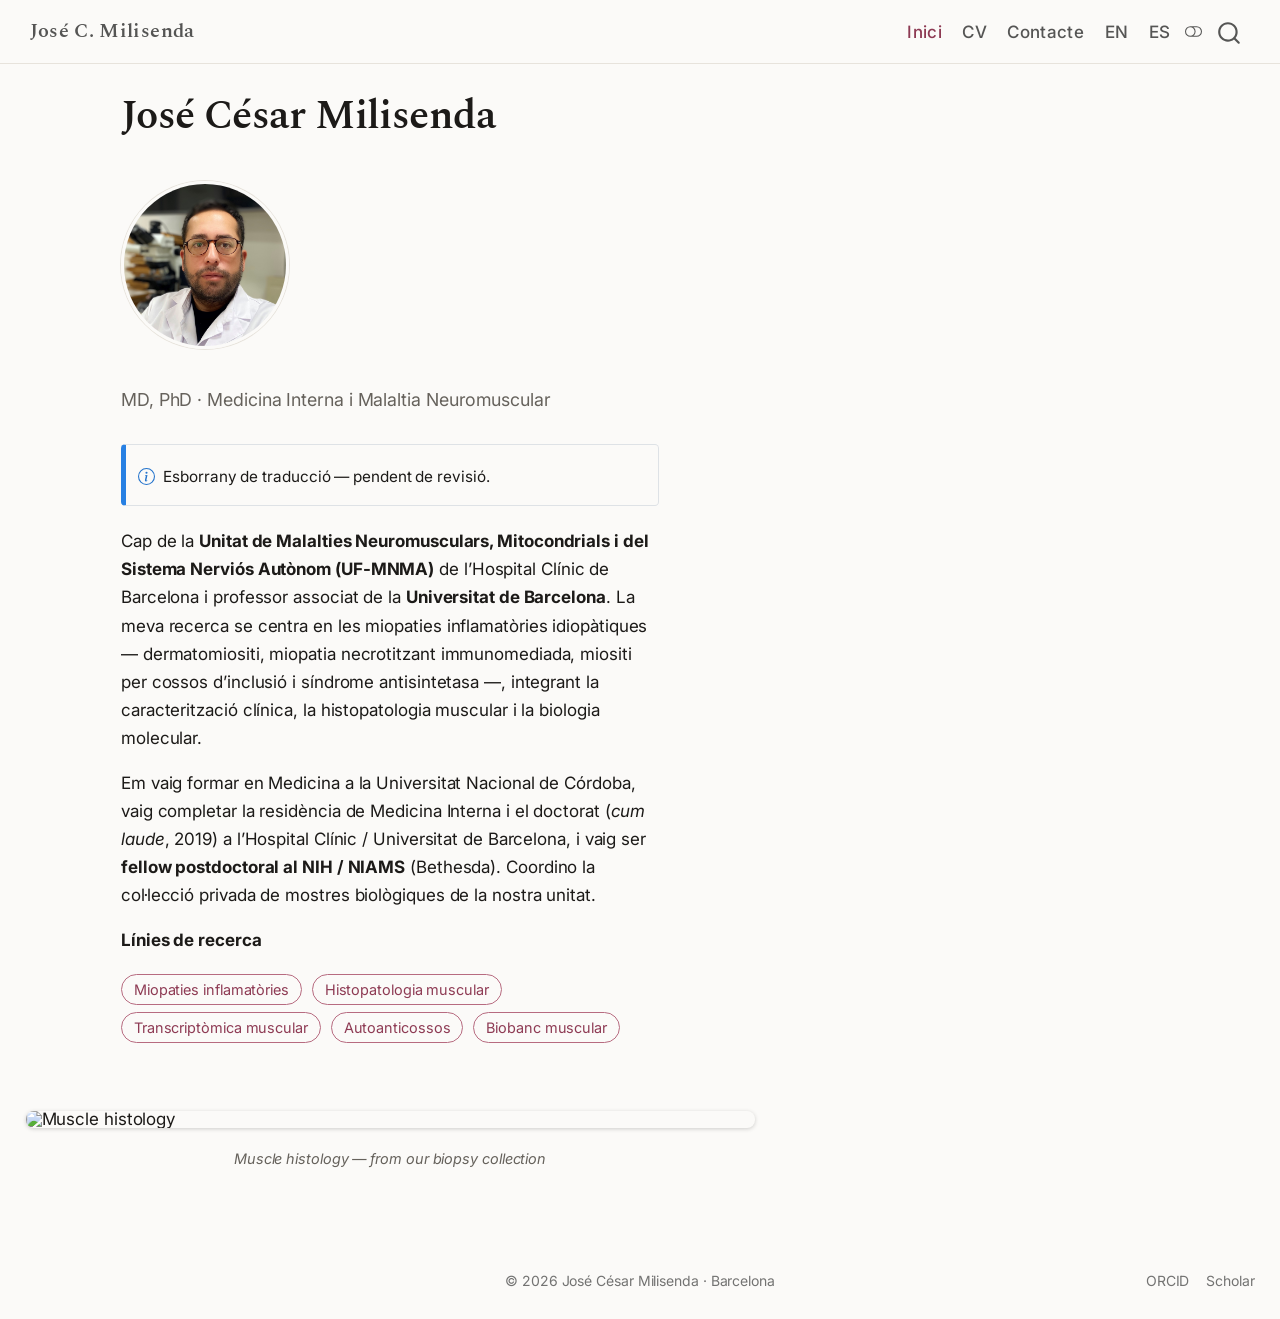
==== ca/index.html @ af3bac55 "deploy: ad90e0bd8f6877ef1aea4e24ffa2be87de239915" ====
<!DOCTYPE html>
<html xmlns="http://www.w3.org/1999/xhtml" lang="ca" xml:lang="ca"><head>

<meta charset="utf-8">
<meta name="generator" content="quarto-1.9.38">

<meta name="viewport" content="width=device-width, initial-scale=1.0, user-scalable=yes">


<title>José C. Milisenda</title>
<style>
/* Default styles provided by pandoc.
** See https://pandoc.org/MANUAL.html#variables-for-html for config info.
*/
code{white-space: pre-wrap;}
span.smallcaps{font-variant: small-caps;}
div.columns{display: flex; gap: min(4vw, 1.5em);}
div.column{flex: auto; overflow-x: auto;}
div.hanging-indent{margin-left: 1.5em; text-indent: -1.5em;}
ul.task-list{list-style: none;}
ul.task-list li input[type="checkbox"] {
  width: 0.8em;
  margin: 0 0.8em 0.2em -1em; /* quarto-specific, see https://github.com/quarto-dev/quarto-cli/issues/4556 */ 
  vertical-align: middle;
}
</style>


<script src="site_libs/quarto-nav/quarto-nav.js"></script>
<script src="site_libs/clipboard/clipboard.min.js"></script>
<script src="site_libs/quarto-search/autocomplete.umd.js"></script>
<script src="site_libs/quarto-search/fuse.min.js"></script>
<script src="site_libs/quarto-search/quarto-search.js"></script>
<meta name="quarto:offset" content="./">
<link href="./assets/favicon.png" rel="icon" type="image/png">
<script src="site_libs/quarto-html/quarto.js" type="module"></script>
<script src="site_libs/quarto-html/tabsets/tabsets.js" type="module"></script>
<script src="site_libs/quarto-html/popper.min.js"></script>
<script src="site_libs/quarto-html/tippy.umd.min.js"></script>
<script src="site_libs/quarto-html/anchor.min.js"></script>
<link href="site_libs/quarto-html/tippy.css" rel="stylesheet">
<link href="site_libs/quarto-html/quarto-syntax-highlighting-15634bcf2e68342d4ad2dfa704d543f6.css" rel="stylesheet" class="quarto-color-scheme" id="quarto-text-highlighting-styles">
<link href="site_libs/quarto-html/quarto-syntax-highlighting-dark-0a6b7249c26820e032cb0bd839ff02b1.css" rel="stylesheet" class="quarto-color-scheme quarto-color-alternate" id="quarto-text-highlighting-styles">
<link href="site_libs/quarto-html/quarto-syntax-highlighting-15634bcf2e68342d4ad2dfa704d543f6.css" rel="stylesheet" class="quarto-color-scheme-extra" id="quarto-text-highlighting-styles">
<script src="site_libs/bootstrap/bootstrap.min.js"></script>
<link href="site_libs/bootstrap/bootstrap-icons.css" rel="stylesheet">
<link href="site_libs/bootstrap/bootstrap-d3718949c71b8081f6cf5391a30ebec3.min.css" rel="stylesheet" append-hash="true" class="quarto-color-scheme" id="quarto-bootstrap" data-mode="light">
<link href="site_libs/bootstrap/bootstrap-dark-d75abf9c8a557187075289bd68200ec3.min.css" rel="stylesheet" append-hash="true" class="quarto-color-scheme quarto-color-alternate" id="quarto-bootstrap" data-mode="dark">
<link href="site_libs/bootstrap/bootstrap-d3718949c71b8081f6cf5391a30ebec3.min.css" rel="stylesheet" append-hash="true" class="quarto-color-scheme-extra" id="quarto-bootstrap" data-mode="light">
<script id="quarto-search-options" type="application/json">{
  "location": "navbar",
  "copy-button": false,
  "collapse-after": 3,
  "panel-placement": "end",
  "type": "overlay",
  "limit": 50,
  "keyboard-shortcut": [
    "f",
    "/",
    "s"
  ],
  "show-item-context": false,
  "language": {
    "search-no-results-text": "Cap resultat",
    "search-matching-documents-text": "documents que coincideixen",
    "search-copy-link-title": "Copia l'enllaç a la cerca",
    "search-hide-matches-text": "Amaga les coincidències addicionals",
    "search-more-match-text": "altra coincidència en aquest document",
    "search-more-matches-text": "altres coincidències en aquest document",
    "search-clear-button-title": "Neteja",
    "search-text-placeholder": "",
    "search-detached-cancel-button-title": "Cancel·la",
    "search-submit-button-title": "Envia",
    "search-label": "Cerca"
  }
}</script>
<style>html{ scroll-behavior: smooth; }</style>


</head>

<body class="nav-fixed fullcontent quarto-light"><script id="quarto-html-before-body" type="application/javascript">
    const toggleBodyColorMode = (bsSheetEl) => {
      const mode = bsSheetEl.getAttribute("data-mode");
      const bodyEl = window.document.querySelector("body");
      if (mode === "dark") {
        bodyEl.classList.add("quarto-dark");
        bodyEl.classList.remove("quarto-light");
      } else {
        bodyEl.classList.add("quarto-light");
        bodyEl.classList.remove("quarto-dark");
      }
    }
    const toggleBodyColorPrimary = () => {
      const bsSheetEl = window.document.querySelector("link#quarto-bootstrap:not([rel=disabled-stylesheet])");
      if (bsSheetEl) {
        toggleBodyColorMode(bsSheetEl);
      }
    }
    const setColorSchemeToggle = (alternate) => {
      const toggles = window.document.querySelectorAll('.quarto-color-scheme-toggle');
      for (let i=0; i < toggles.length; i++) {
        const toggle = toggles[i];
        if (toggle) {
          if (alternate) {
            toggle.classList.add("alternate");
          } else {
            toggle.classList.remove("alternate");
          }
        }
      }
    };
    const toggleColorMode = (alternate) => {
      // Switch the stylesheets
      const primaryStylesheets = window.document.querySelectorAll('link.quarto-color-scheme:not(.quarto-color-alternate)');
      const alternateStylesheets = window.document.querySelectorAll('link.quarto-color-scheme.quarto-color-alternate');
      manageTransitions('#quarto-margin-sidebar .nav-link', false);
      if (alternate) {
        // note: dark is layered on light, we don't disable primary!
        enableStylesheet(alternateStylesheets);
        for (const sheetNode of alternateStylesheets) {
          if (sheetNode.id === "quarto-bootstrap") {
            toggleBodyColorMode(sheetNode);
          }
        }
      } else {
        disableStylesheet(alternateStylesheets);
        enableStylesheet(primaryStylesheets)
        toggleBodyColorPrimary();
      }
      manageTransitions('#quarto-margin-sidebar .nav-link', true);
      // Switch the toggles
      setColorSchemeToggle(alternate)
      // Hack to workaround the fact that safari doesn't
      // properly recolor the scrollbar when toggling (#1455)
      if (navigator.userAgent.indexOf('Safari') > 0 && navigator.userAgent.indexOf('Chrome') == -1) {
        manageTransitions("body", false);
        window.scrollTo(0, 1);
        setTimeout(() => {
          window.scrollTo(0, 0);
          manageTransitions("body", true);
        }, 40);
      }
    }
    const disableStylesheet = (stylesheets) => {
      for (let i=0; i < stylesheets.length; i++) {
        const stylesheet = stylesheets[i];
        stylesheet.rel = 'disabled-stylesheet';
      }
    }
    const enableStylesheet = (stylesheets) => {
      for (let i=0; i < stylesheets.length; i++) {
        const stylesheet = stylesheets[i];
        if(stylesheet.rel !== 'stylesheet') { // for Chrome, which will still FOUC without this check
          stylesheet.rel = 'stylesheet';
        }
      }
    }
    const manageTransitions = (selector, allowTransitions) => {
      const els = window.document.querySelectorAll(selector);
      for (let i=0; i < els.length; i++) {
        const el = els[i];
        if (allowTransitions) {
          el.classList.remove('notransition');
        } else {
          el.classList.add('notransition');
        }
      }
    }
    const isFileUrl = () => {
      return window.location.protocol === 'file:';
    }
    const hasAlternateSentinel = () => {
      let styleSentinel = getColorSchemeSentinel();
      if (styleSentinel !== null) {
        return styleSentinel === "alternate";
      } else {
        return false;
      }
    }
    const setStyleSentinel = (alternate) => {
      const value = alternate ? "alternate" : "default";
      if (!isFileUrl()) {
        window.localStorage.setItem("quarto-color-scheme", value);
      } else {
        localAlternateSentinel = value;
      }
    }
    const getColorSchemeSentinel = () => {
      if (!isFileUrl()) {
        const storageValue = window.localStorage.getItem("quarto-color-scheme");
        return storageValue != null ? storageValue : localAlternateSentinel;
      } else {
        return localAlternateSentinel;
      }
    }
    const toggleGiscusIfUsed = (isAlternate, darkModeDefault) => {
      const baseTheme = document.querySelector('#giscus-base-theme')?.value ?? 'light';
      const alternateTheme = document.querySelector('#giscus-alt-theme')?.value ?? 'dark';
      let newTheme = '';
      if(authorPrefersDark) {
        newTheme = isAlternate ? baseTheme : alternateTheme;
      } else {
        newTheme = isAlternate ? alternateTheme : baseTheme;
      }
      const changeGiscusTheme = () => {
        // From: https://github.com/giscus/giscus/issues/336
        const sendMessage = (message) => {
          const iframe = document.querySelector('iframe.giscus-frame');
          if (!iframe) return;
          iframe.contentWindow.postMessage({ giscus: message }, 'https://giscus.app');
        }
        sendMessage({
          setConfig: {
            theme: newTheme
          }
        });
      }
      const isGiscussLoaded = window.document.querySelector('iframe.giscus-frame') !== null;
      if (isGiscussLoaded) {
        changeGiscusTheme();
      }
    };
    const authorPrefersDark = false;
    const darkModeDefault = authorPrefersDark;
      document.querySelector('link#quarto-text-highlighting-styles.quarto-color-scheme-extra').rel = 'disabled-stylesheet';
      document.querySelector('link#quarto-bootstrap.quarto-color-scheme-extra').rel = 'disabled-stylesheet';
    let localAlternateSentinel = darkModeDefault ? 'alternate' : 'default';
    // Dark / light mode switch
    window.quartoToggleColorScheme = () => {
      // Read the current dark / light value
      let toAlternate = !hasAlternateSentinel();
      toggleColorMode(toAlternate);
      setStyleSentinel(toAlternate);
      toggleGiscusIfUsed(toAlternate, darkModeDefault);
      window.dispatchEvent(new Event('resize'));
    };
    // Switch to dark mode if need be
    if (hasAlternateSentinel()) {
      toggleColorMode(true);
    } else {
      toggleColorMode(false);
    }
  </script>

<div id="quarto-search-results"></div>
  <header id="quarto-header" class="headroom fixed-top">
    <nav class="navbar navbar-expand-lg " data-bs-theme="dark">
      <div class="navbar-container container-fluid">
      <div class="navbar-brand-container mx-auto">
    <a class="navbar-brand" href="./index.html">
    <span class="navbar-title">José C. Milisenda</span>
    </a>
  </div>
            <div id="quarto-search" class="" title="Cerca"></div>
          <button class="navbar-toggler" type="button" data-bs-toggle="collapse" data-bs-target="#navbarCollapse" aria-controls="navbarCollapse" role="menu" aria-expanded="false" aria-label="Commuta la navegació" onclick="if (window.quartoToggleHeadroom) { window.quartoToggleHeadroom(); }">
  <span class="navbar-toggler-icon"></span>
</button>
          <div class="collapse navbar-collapse" id="navbarCollapse">
            <ul class="navbar-nav navbar-nav-scroll ms-auto">
  <li class="nav-item">
    <a class="nav-link active" href="./index.html" aria-current="page"> 
<span class="menu-text">Inici</span></a>
  </li>  
  <li class="nav-item">
    <a class="nav-link" href="./cv.html"> 
<span class="menu-text">CV</span></a>
  </li>  
  <li class="nav-item">
    <a class="nav-link" href="./contact.html"> 
<span class="menu-text">Contacte</span></a>
  </li>  
  <li class="nav-item">
    <a class="nav-link" href="./../index.html"> 
<span class="menu-text">EN</span></a>
  </li>  
  <li class="nav-item">
    <a class="nav-link" href="./../es/index.html"> 
<span class="menu-text">ES</span></a>
  </li>  
</ul>
          </div> <!-- /navcollapse -->
            <div class="quarto-navbar-tools">
  <a href="" class="quarto-color-scheme-toggle quarto-navigation-tool  px-1" onclick="window.quartoToggleColorScheme(); return false;" title="Commuta el mode fosc"><i class="bi"></i></a>
</div>
      </div> <!-- /container-fluid -->
    </nav>
</header>
<!-- content -->
<div id="quarto-content" class="quarto-container page-columns page-rows-contents page-layout-article page-navbar">
<!-- sidebar -->
<!-- margin-sidebar -->
    
<!-- main -->
<main class="content page-columns page-full" id="quarto-document-content"><header id="title-block-header" class="quarto-title-block"><h1 class="title display-7" style="margin:0;">José César Milisenda</h1></header>





<div style="display:flex;gap:2rem;align-items:center;flex-wrap:wrap;margin:1.5rem 0 0.5rem;">
  <img src="assets/profile.png" class="hero-photo" alt="José César Milisenda">
  <div>
    
    <div class="hero-role">MD, PhD · Medicina Interna i Malaltia Neuromuscular</div>
  </div>
</div>
<div class="callout callout-style-simple callout-note">
<div class="callout-body d-flex">
<div class="callout-icon-container">
<i class="callout-icon"></i>
</div>
<div class="callout-body-container">
<p>Esborrany de traducció — pendent de revisió.</p>
</div>
</div>
</div>
<p>Cap de la <strong>Unitat de Malalties Neuromusculars, Mitocondrials i del Sistema Nerviós Autònom (UF-MNMA)</strong> de l’Hospital Clínic de Barcelona i professor associat de la <strong>Universitat de Barcelona</strong>. La meva recerca se centra en les miopaties inflamatòries idiopàtiques — dermatomiositi, miopatia necrotitzant immunomediada, miositi per cossos d’inclusió i síndrome antisintetasa —, integrant la caracterització clínica, la histopatologia muscular i la biologia molecular.</p>
<p>Em vaig formar en Medicina a la Universitat Nacional de Córdoba, vaig completar la residència de Medicina Interna i el doctorat (<em>cum laude</em>, 2019) a l’Hospital Clínic / Universitat de Barcelona, i vaig ser <strong>fellow postdoctoral al NIH / NIAMS</strong> (Bethesda). Coordino la col·lecció privada de mostres biològiques de la nostra unitat.</p>
<p><strong>Línies de recerca</strong></p>
<p><span class="research-tag">Miopaties inflamatòries</span> <span class="research-tag">Histopatologia muscular</span> <span class="research-tag">Transcriptòmica muscular</span> <span class="research-tag">Autoanticossos</span> <span class="research-tag">Biobanc muscular</span></p>
<div class="page-columns page-full">
<figure style="margin:2.8rem 0 0.5rem;" class="figure page-columns page-full">
  <img src="assets/histology.jpg" alt="Muscle histology" style="width:100%;border-radius:8px;box-shadow:0 1px 4px rgba(0,0,0,.18);display:block;" class="figure-img column-page">
  <figcaption style="font-size:.85rem;color:#66625C;margin-top:.6rem;text-align:center;font-style:italic;">Muscle histology — from our biopsy collection</figcaption>
</figure>
</div>



</main> <!-- /main -->
<script id="quarto-html-after-body" type="application/javascript">
  window.document.addEventListener("DOMContentLoaded", function (event) {
    // Ensure there is a toggle, if there isn't float one in the top right
    if (window.document.querySelector('.quarto-color-scheme-toggle') === null) {
      const a = window.document.createElement('a');
      a.classList.add('top-right');
      a.classList.add('quarto-color-scheme-toggle');
      a.href = "";
      a.onclick = function() { try { window.quartoToggleColorScheme(); } catch {} return false; };
      const i = window.document.createElement("i");
      i.classList.add('bi');
      a.appendChild(i);
      window.document.body.appendChild(a);
    }
    setColorSchemeToggle(hasAlternateSentinel())
    const icon = "";
    const anchorJS = new window.AnchorJS();
    anchorJS.options = {
      placement: 'right',
      icon: icon
    };
    anchorJS.add('.anchored');
    const isCodeAnnotation = (el) => {
      for (const clz of el.classList) {
        if (clz.startsWith('code-annotation-')) {                     
          return true;
        }
      }
      return false;
    }
    const onCopySuccess = function(e) {
      // button target
      const button = e.trigger;
      // don't keep focus
      button.blur();
      // flash "checked"
      button.classList.add('code-copy-button-checked');
      var currentTitle = button.getAttribute("title");
      button.setAttribute("title", "Copiat!");
      let tooltip;
      if (window.bootstrap) {
        button.setAttribute("data-bs-toggle", "tooltip");
        button.setAttribute("data-bs-placement", "left");
        button.setAttribute("data-bs-title", "Copiat!");
        tooltip = new bootstrap.Tooltip(button, 
          { trigger: "manual", 
            customClass: "code-copy-button-tooltip",
            offset: [0, -8]});
        tooltip.show();    
      }
      setTimeout(function() {
        if (tooltip) {
          tooltip.hide();
          button.removeAttribute("data-bs-title");
          button.removeAttribute("data-bs-toggle");
          button.removeAttribute("data-bs-placement");
        }
        button.setAttribute("title", currentTitle);
        button.classList.remove('code-copy-button-checked');
      }, 1000);
      // clear code selection
      e.clearSelection();
    }
    const getTextToCopy = function(trigger) {
      const outerScaffold = trigger.parentElement.cloneNode(true);
      const codeEl = outerScaffold.querySelector('code');
      for (const childEl of codeEl.children) {
        if (isCodeAnnotation(childEl)) {
          childEl.remove();
        }
      }
      return codeEl.innerText;
    }
    const clipboard = new window.ClipboardJS('.code-copy-button:not([data-in-quarto-modal])', {
      text: getTextToCopy
    });
    clipboard.on('success', onCopySuccess);
    if (window.document.getElementById('quarto-embedded-source-code-modal')) {
      const clipboardModal = new window.ClipboardJS('.code-copy-button[data-in-quarto-modal]', {
        text: getTextToCopy,
        container: window.document.getElementById('quarto-embedded-source-code-modal')
      });
      clipboardModal.on('success', onCopySuccess);
    }
      var localhostRegex = new RegExp(/^(?:http|https):\/\/localhost\:?[0-9]*\//);
      var mailtoRegex = new RegExp(/^mailto:/);
        var filterRegex = new RegExp('/' + window.location.host + '/');
      var isInternal = (href) => {
          return filterRegex.test(href) || localhostRegex.test(href) || mailtoRegex.test(href);
      }
      // Inspect non-navigation links and adorn them if external
     var links = window.document.querySelectorAll('a[href]:not(.nav-link):not(.navbar-brand):not(.toc-action):not(.sidebar-link):not(.sidebar-item-toggle):not(.pagination-link):not(.no-external):not([aria-hidden]):not(.dropdown-item):not(.quarto-navigation-tool):not(.about-link)');
      for (var i=0; i<links.length; i++) {
        const link = links[i];
        if (!isInternal(link.href)) {
          // undo the damage that might have been done by quarto-nav.js in the case of
          // links that we want to consider external
          if (link.dataset.originalHref !== undefined) {
            link.href = link.dataset.originalHref;
          }
            // target, if specified
            link.setAttribute("target", "_blank");
            if (link.getAttribute("rel") === null) {
              link.setAttribute("rel", "noopener");
            }
        }
      }
    function tippyHover(el, contentFn, onTriggerFn, onUntriggerFn) {
      const config = {
        allowHTML: true,
        maxWidth: 500,
        delay: 100,
        arrow: false,
        appendTo: function(el) {
            return el.parentElement;
        },
        interactive: true,
        interactiveBorder: 10,
        theme: 'quarto',
        placement: 'bottom-start',
      };
      if (contentFn) {
        config.content = contentFn;
      }
      if (onTriggerFn) {
        config.onTrigger = onTriggerFn;
      }
      if (onUntriggerFn) {
        config.onUntrigger = onUntriggerFn;
      }
      window.tippy(el, config); 
    }
    const noterefs = window.document.querySelectorAll('a[role="doc-noteref"]');
    for (var i=0; i<noterefs.length; i++) {
      const ref = noterefs[i];
      tippyHover(ref, function() {
        // use id or data attribute instead here
        let href = ref.getAttribute('data-footnote-href') || ref.getAttribute('href');
        try { href = new URL(href).hash; } catch {}
        const id = href.replace(/^#\/?/, "");
        const note = window.document.getElementById(id);
        if (note) {
          return note.innerHTML;
        } else {
          return "";
        }
      });
    }
    const xrefs = window.document.querySelectorAll('a.quarto-xref');
    const processXRef = (id, note) => {
      // Strip column container classes
      const stripColumnClz = (el) => {
        el.classList.remove("page-full", "page-columns");
        if (el.children) {
          for (const child of el.children) {
            stripColumnClz(child);
          }
        }
      }
      stripColumnClz(note)
      if (id === null || id.startsWith('sec-')) {
        // Special case sections, only their first couple elements
        const container = document.createElement("div");
        if (note.children && note.children.length > 2) {
          container.appendChild(note.children[0].cloneNode(true));
          for (let i = 1; i < note.children.length; i++) {
            const child = note.children[i];
            if (child.tagName === "P" && child.innerText === "") {
              continue;
            } else {
              container.appendChild(child.cloneNode(true));
              break;
            }
          }
          if (window.Quarto?.typesetMath) {
            window.Quarto.typesetMath(container);
          }
          return container.innerHTML
        } else {
          if (window.Quarto?.typesetMath) {
            window.Quarto.typesetMath(note);
          }
          return note.innerHTML;
        }
      } else {
        // Remove any anchor links if they are present
        const anchorLink = note.querySelector('a.anchorjs-link');
        if (anchorLink) {
          anchorLink.remove();
        }
        if (window.Quarto?.typesetMath) {
          window.Quarto.typesetMath(note);
        }
        if (note.classList.contains("callout")) {
          return note.outerHTML;
        } else {
          return note.innerHTML;
        }
      }
    }
    for (var i=0; i<xrefs.length; i++) {
      const xref = xrefs[i];
      tippyHover(xref, undefined, function(instance) {
        instance.disable();
        let url = xref.getAttribute('href');
        let hash = undefined; 
        if (url.startsWith('#')) {
          hash = url;
        } else {
          try { hash = new URL(url).hash; } catch {}
        }
        if (hash) {
          const id = hash.replace(/^#\/?/, "");
          const note = window.document.getElementById(id);
          if (note !== null) {
            try {
              const html = processXRef(id, note.cloneNode(true));
              instance.setContent(html);
            } finally {
              instance.enable();
              instance.show();
            }
          } else {
            // See if we can fetch this
            fetch(url.split('#')[0])
            .then(res => res.text())
            .then(html => {
              const parser = new DOMParser();
              const htmlDoc = parser.parseFromString(html, "text/html");
              const note = htmlDoc.getElementById(id);
              if (note !== null) {
                const html = processXRef(id, note);
                instance.setContent(html);
              } 
            }).finally(() => {
              instance.enable();
              instance.show();
            });
          }
        } else {
          // See if we can fetch a full url (with no hash to target)
          // This is a special case and we should probably do some content thinning / targeting
          fetch(url)
          .then(res => res.text())
          .then(html => {
            const parser = new DOMParser();
            const htmlDoc = parser.parseFromString(html, "text/html");
            const note = htmlDoc.querySelector('main.content');
            if (note !== null) {
              // This should only happen for chapter cross references
              // (since there is no id in the URL)
              // remove the first header
              if (note.children.length > 0 && note.children[0].tagName === "HEADER") {
                note.children[0].remove();
              }
              const html = processXRef(null, note);
              instance.setContent(html);
            } 
          }).finally(() => {
            instance.enable();
            instance.show();
          });
        }
      }, function(instance) {
      });
    }
        let selectedAnnoteEl;
        const selectorForAnnotation = ( cell, annotation) => {
          let cellAttr = 'data-code-cell="' + cell + '"';
          let lineAttr = 'data-code-annotation="' +  annotation + '"';
          const selector = 'span[' + cellAttr + '][' + lineAttr + ']';
          return selector;
        }
        const selectCodeLines = (annoteEl) => {
          const doc = window.document;
          const targetCell = annoteEl.getAttribute("data-target-cell");
          const targetAnnotation = annoteEl.getAttribute("data-target-annotation");
          const annoteSpan = window.document.querySelector(selectorForAnnotation(targetCell, targetAnnotation));
          const lines = annoteSpan.getAttribute("data-code-lines").split(",");
          const lineIds = lines.map((line) => {
            return targetCell + "-" + line;
          })
          let top = null;
          let height = null;
          let parent = null;
          if (lineIds.length > 0) {
              //compute the position of the single el (top and bottom and make a div)
              const el = window.document.getElementById(lineIds[0]);
              top = el.offsetTop;
              height = el.offsetHeight;
              parent = el.parentElement.parentElement;
            if (lineIds.length > 1) {
              const lastEl = window.document.getElementById(lineIds[lineIds.length - 1]);
              const bottom = lastEl.offsetTop + lastEl.offsetHeight;
              height = bottom - top;
            }
            if (top !== null && height !== null && parent !== null) {
              // cook up a div (if necessary) and position it 
              let div = window.document.getElementById("code-annotation-line-highlight");
              if (div === null) {
                div = window.document.createElement("div");
                div.setAttribute("id", "code-annotation-line-highlight");
                div.style.position = 'absolute';
                parent.appendChild(div);
              }
              div.style.top = top - 2 + "px";
              div.style.height = height + 4 + "px";
              div.style.left = 0;
              let gutterDiv = window.document.getElementById("code-annotation-line-highlight-gutter");
              if (gutterDiv === null) {
                gutterDiv = window.document.createElement("div");
                gutterDiv.setAttribute("id", "code-annotation-line-highlight-gutter");
                gutterDiv.style.position = 'absolute';
                const codeCell = window.document.getElementById(targetCell);
                const gutter = codeCell.querySelector('.code-annotation-gutter');
                gutter.appendChild(gutterDiv);
              }
              gutterDiv.style.top = top - 2 + "px";
              gutterDiv.style.height = height + 4 + "px";
            }
            selectedAnnoteEl = annoteEl;
          }
        };
        const unselectCodeLines = () => {
          const elementsIds = ["code-annotation-line-highlight", "code-annotation-line-highlight-gutter"];
          elementsIds.forEach((elId) => {
            const div = window.document.getElementById(elId);
            if (div) {
              div.remove();
            }
          });
          selectedAnnoteEl = undefined;
        };
          // Handle positioning of the toggle
      window.addEventListener(
        "resize",
        throttle(() => {
          elRect = undefined;
          if (selectedAnnoteEl) {
            selectCodeLines(selectedAnnoteEl);
          }
        }, 10)
      );
      function throttle(fn, ms) {
      let throttle = false;
      let timer;
        return (...args) => {
          if(!throttle) { // first call gets through
              fn.apply(this, args);
              throttle = true;
          } else { // all the others get throttled
              if(timer) clearTimeout(timer); // cancel #2
              timer = setTimeout(() => {
                fn.apply(this, args);
                timer = throttle = false;
              }, ms);
          }
        };
      }
        // Attach click handler to the DT
        const annoteDls = window.document.querySelectorAll('dt[data-target-cell]');
        for (const annoteDlNode of annoteDls) {
          annoteDlNode.addEventListener('click', (event) => {
            const clickedEl = event.target;
            if (clickedEl !== selectedAnnoteEl) {
              unselectCodeLines();
              const activeEl = window.document.querySelector('dt[data-target-cell].code-annotation-active');
              if (activeEl) {
                activeEl.classList.remove('code-annotation-active');
              }
              selectCodeLines(clickedEl);
              clickedEl.classList.add('code-annotation-active');
            } else {
              // Unselect the line
              unselectCodeLines();
              clickedEl.classList.remove('code-annotation-active');
            }
          });
        }
    const findCites = (el) => {
      const parentEl = el.parentElement;
      if (parentEl) {
        const cites = parentEl.dataset.cites;
        if (cites) {
          return {
            el,
            cites: cites.split(' ')
          };
        } else {
          return findCites(el.parentElement)
        }
      } else {
        return undefined;
      }
    };
    var bibliorefs = window.document.querySelectorAll('a[role="doc-biblioref"]');
    for (var i=0; i<bibliorefs.length; i++) {
      const ref = bibliorefs[i];
      const citeInfo = findCites(ref);
      if (citeInfo) {
        tippyHover(citeInfo.el, function() {
          var popup = window.document.createElement('div');
          citeInfo.cites.forEach(function(cite) {
            var citeDiv = window.document.createElement('div');
            citeDiv.classList.add('hanging-indent');
            citeDiv.classList.add('csl-entry');
            var biblioDiv = window.document.getElementById('ref-' + cite);
            if (biblioDiv) {
              citeDiv.innerHTML = biblioDiv.innerHTML;
            }
            popup.appendChild(citeDiv);
          });
          return popup.innerHTML;
        });
      }
    }
  });
  </script>
</div> <!-- /content -->
<footer class="footer">
  <div class="nav-footer">
    <div class="nav-footer-left">
      &nbsp;
    </div>   
    <div class="nav-footer-center">
<p>© 2026 José César Milisenda · Barcelona</p>
</div>
    <div class="nav-footer-right">
      <ul class="footer-items list-unstyled">
    <li class="nav-item">
    <a class="nav-link" href="https://orcid.org/0000-0003-0151-7872">
<p>ORCID</p>
</a>
  </li>  
    <li class="nav-item">
    <a class="nav-link" href="https://scholar.google.com/citations?user=VnfHQaQAAAAJ">
<p>Scholar</p>
</a>
  </li>  
</ul>
    </div>
  </div>
</footer>




<script src="site_libs/quarto-html/zenscroll-min.js"></script>
</body></html>
---- ca/site_libs/quarto-html/tippy.css ----
.tippy-box[data-animation=fade][data-state=hidden]{opacity:0}[data-tippy-root]{max-width:calc(100vw - 10px)}.tippy-box{position:relative;background-color:#333;color:#fff;border-radius:4px;font-size:14px;line-height:1.4;white-space:normal;outline:0;transition-property:transform,visibility,opacity}.tippy-box[data-placement^=top]>.tippy-arrow{bottom:0}.tippy-box[data-placement^=top]>.tippy-arrow:before{bottom:-7px;left:0;border-width:8px 8px 0;border-top-color:initial;transform-origin:center top}.tippy-box[data-placement^=bottom]>.tippy-arrow{top:0}.tippy-box[data-placement^=bottom]>.tippy-arrow:before{top:-7px;left:0;border-width:0 8px 8px;border-bottom-color:initial;transform-origin:center bottom}.tippy-box[data-placement^=left]>.tippy-arrow{right:0}.tippy-box[data-placement^=left]>.tippy-arrow:before{border-width:8px 0 8px 8px;border-left-color:initial;right:-7px;transform-origin:center left}.tippy-box[data-placement^=right]>.tippy-arrow{left:0}.tippy-box[data-placement^=right]>.tippy-arrow:before{left:-7px;border-width:8px 8px 8px 0;border-right-color:initial;transform-origin:center right}.tippy-box[data-inertia][data-state=visible]{transition-timing-function:cubic-bezier(.54,1.5,.38,1.11)}.tippy-arrow{width:16px;height:16px;color:#333}.tippy-arrow:before{content:"";position:absolute;border-color:transparent;border-style:solid}.tippy-content{position:relative;padding:5px 9px;z-index:1}
---- ca/site_libs/quarto-html/quarto-syntax-highlighting-15634bcf2e68342d4ad2dfa704d543f6.css ----
/* quarto syntax highlight colors */
:root {
  --quarto-hl-ot-color: #003B4F;
  --quarto-hl-at-color: #657422;
  --quarto-hl-ss-color: #20794D;
  --quarto-hl-an-color: #5E5E5E;
  --quarto-hl-fu-color: #4758AB;
  --quarto-hl-st-color: #20794D;
  --quarto-hl-cf-color: #003B4F;
  --quarto-hl-op-color: #5E5E5E;
  --quarto-hl-er-color: #AD0000;
  --quarto-hl-bn-color: #AD0000;
  --quarto-hl-al-color: #AD0000;
  --quarto-hl-va-color: #111111;
  --quarto-hl-bu-color: inherit;
  --quarto-hl-ex-color: inherit;
  --quarto-hl-pp-color: #AD0000;
  --quarto-hl-in-color: #5E5E5E;
  --quarto-hl-vs-color: #20794D;
  --quarto-hl-wa-color: #5E5E5E;
  --quarto-hl-do-color: #5E5E5E;
  --quarto-hl-im-color: #00769E;
  --quarto-hl-ch-color: #20794D;
  --quarto-hl-dt-color: #AD0000;
  --quarto-hl-fl-color: #AD0000;
  --quarto-hl-co-color: #5E5E5E;
  --quarto-hl-cv-color: #5E5E5E;
  --quarto-hl-cn-color: #8f5902;
  --quarto-hl-sc-color: #5E5E5E;
  --quarto-hl-dv-color: #AD0000;
  --quarto-hl-kw-color: #003B4F;
}

/* other quarto variables */
:root {
  --quarto-font-monospace: SFMono-Regular, Menlo, Monaco, Consolas, "Liberation Mono", "Courier New", monospace;
}

/* syntax highlight based on Pandoc's rules */
pre > code.sourceCode > span {
  color: #003B4F;
}

code.sourceCode > span {
  color: #003B4F;
}

div.sourceCode,
div.sourceCode pre.sourceCode {
  color: #003B4F;
}

/* Normal */
code span {
  color: #003B4F;
}

/* Alert */
code span.al {
  color: #AD0000;
  font-style: inherit;
}

/* Annotation */
code span.an {
  color: #5E5E5E;
  font-style: inherit;
}

/* Attribute */
code span.at {
  color: #657422;
  font-style: inherit;
}

/* BaseN */
code span.bn {
  color: #AD0000;
  font-style: inherit;
}

/* BuiltIn */
code span.bu {
  font-style: inherit;
}

/* ControlFlow */
code span.cf {
  color: #003B4F;
  font-weight: bold;
  font-style: inherit;
}

/* Char */
code span.ch {
  color: #20794D;
  font-style: inherit;
}

/* Constant */
code span.cn {
  color: #8f5902;
  font-style: inherit;
}

/* Comment */
code span.co {
  color: #5E5E5E;
  font-style: inherit;
}

/* CommentVar */
code span.cv {
  color: #5E5E5E;
  font-style: italic;
}

/* Documentation */
code span.do {
  color: #5E5E5E;
  font-style: italic;
}

/* DataType */
code span.dt {
  color: #AD0000;
  font-style: inherit;
}

/* DecVal */
code span.dv {
  color: #AD0000;
  font-style: inherit;
}

/* Error */
code span.er {
  color: #AD0000;
  font-style: inherit;
}

/* Extension */
code span.ex {
  font-style: inherit;
}

/* Float */
code span.fl {
  color: #AD0000;
  font-style: inherit;
}

/* Function */
code span.fu {
  color: #4758AB;
  font-style: inherit;
}

/* Import */
code span.im {
  color: #00769E;
  font-style: inherit;
}

/* Information */
code span.in {
  color: #5E5E5E;
  font-style: inherit;
}

/* Keyword */
code span.kw {
  color: #003B4F;
  font-weight: bold;
  font-style: inherit;
}

/* Operator */
code span.op {
  color: #5E5E5E;
  font-style: inherit;
}

/* Other */
code span.ot {
  color: #003B4F;
  font-style: inherit;
}

/* Preprocessor */
code span.pp {
  color: #AD0000;
  font-style: inherit;
}

/* SpecialChar */
code span.sc {
  color: #5E5E5E;
  font-style: inherit;
}

/* SpecialString */
code span.ss {
  color: #20794D;
  font-style: inherit;
}

/* String */
code span.st {
  color: #20794D;
  font-style: inherit;
}

/* Variable */
code span.va {
  color: #111111;
  font-style: inherit;
}

/* VerbatimString */
code span.vs {
  color: #20794D;
  font-style: inherit;
}

/* Warning */
code span.wa {
  color: #5E5E5E;
  font-style: italic;
}

.prevent-inlining {
  content: "</";
}

/*# sourceMappingURL=f23921c56f73e400b49028c9186a1aa0.css.map */
---- ca/site_libs/quarto-html/quarto-syntax-highlighting-dark-0a6b7249c26820e032cb0bd839ff02b1.css ----
/* quarto syntax highlight colors */
:root {
  --quarto-hl-al-color: #f07178;
  --quarto-hl-an-color: #d4d0ab;
  --quarto-hl-at-color: #00e0e0;
  --quarto-hl-bn-color: #d4d0ab;
  --quarto-hl-bu-color: #abe338;
  --quarto-hl-ch-color: #abe338;
  --quarto-hl-co-color: #f8f8f2;
  --quarto-hl-cv-color: #ffd700;
  --quarto-hl-cn-color: #ffd700;
  --quarto-hl-cf-color: #ffa07a;
  --quarto-hl-dt-color: #ffa07a;
  --quarto-hl-dv-color: #d4d0ab;
  --quarto-hl-do-color: #f8f8f2;
  --quarto-hl-er-color: #f07178;
  --quarto-hl-ex-color: #00e0e0;
  --quarto-hl-fl-color: #d4d0ab;
  --quarto-hl-fu-color: #ffa07a;
  --quarto-hl-im-color: #abe338;
  --quarto-hl-in-color: #d4d0ab;
  --quarto-hl-kw-color: #ffa07a;
  --quarto-hl-op-color: #ffa07a;
  --quarto-hl-ot-color: #00e0e0;
  --quarto-hl-pp-color: #dcc6e0;
  --quarto-hl-re-color: #00e0e0;
  --quarto-hl-sc-color: #abe338;
  --quarto-hl-ss-color: #abe338;
  --quarto-hl-st-color: #abe338;
  --quarto-hl-va-color: #00e0e0;
  --quarto-hl-vs-color: #abe338;
  --quarto-hl-wa-color: #dcc6e0;
}

/* other quarto variables */
:root {
  --quarto-font-monospace: SFMono-Regular, Menlo, Monaco, Consolas, "Liberation Mono", "Courier New", monospace;
}

/* syntax highlight based on Pandoc's rules */
pre > code.sourceCode > span {
  color: #f8f8f2;
}

code.sourceCode > span {
  color: #f8f8f2;
}

div.sourceCode,
div.sourceCode pre.sourceCode {
  color: #f8f8f2;
}

/* Normal */
code span {
  color: #f8f8f2;
}

/* Alert */
code span.al {
  color: #f07178;
}

/* Annotation */
code span.an {
  color: #d4d0ab;
}

/* Attribute */
code span.at {
  color: #00e0e0;
}

/* BaseN */
code span.bn {
  color: #d4d0ab;
}

/* BuiltIn */
code span.bu {
  color: #abe338;
}

/* ControlFlow */
code span.cf {
  font-weight: bold;
  color: #ffa07a;
}

/* Char */
code span.ch {
  color: #abe338;
}

/* Constant */
code span.cn {
  color: #ffd700;
}

/* Comment */
code span.co {
  font-style: italic;
  color: #f8f8f2;
}

/* CommentVar */
code span.cv {
  color: #ffd700;
}

/* Documentation */
code span.do {
  color: #f8f8f2;
}

/* DataType */
code span.dt {
  color: #ffa07a;
}

/* DecVal */
code span.dv {
  color: #d4d0ab;
}

/* Error */
code span.er {
  color: #f07178;
  text-decoration: underline;
}

/* Extension */
code span.ex {
  font-weight: bold;
  color: #00e0e0;
}

/* Float */
code span.fl {
  color: #d4d0ab;
}

/* Function */
code span.fu {
  color: #ffa07a;
}

/* Import */
code span.im {
  color: #abe338;
}

/* Information */
code span.in {
  color: #d4d0ab;
}

/* Keyword */
code span.kw {
  font-weight: bold;
  color: #ffa07a;
}

/* Operator */
code span.op {
  color: #ffa07a;
}

/* Other */
code span.ot {
  color: #00e0e0;
}

/* Preprocessor */
code span.pp {
  color: #dcc6e0;
}

/* RegionMarker */
code span.re {
  background-color: #f8f8f2;
  color: #00e0e0;
}

/* SpecialChar */
code span.sc {
  color: #abe338;
}

/* SpecialString */
code span.ss {
  color: #abe338;
}

/* String */
code span.st {
  color: #abe338;
}

/* Variable */
code span.va {
  color: #00e0e0;
}

/* VerbatimString */
code span.vs {
  color: #abe338;
}

/* Warning */
code span.wa {
  color: #dcc6e0;
}

.prevent-inlining {
  content: "</";
}

/*# sourceMappingURL=175367c052bafc98bd680af3479823f0.css.map */
---- ca/site_libs/quarto-html/quarto-syntax-highlighting-15634bcf2e68342d4ad2dfa704d543f6.css ----
/* quarto syntax highlight colors */
:root {
  --quarto-hl-ot-color: #003B4F;
  --quarto-hl-at-color: #657422;
  --quarto-hl-ss-color: #20794D;
  --quarto-hl-an-color: #5E5E5E;
  --quarto-hl-fu-color: #4758AB;
  --quarto-hl-st-color: #20794D;
  --quarto-hl-cf-color: #003B4F;
  --quarto-hl-op-color: #5E5E5E;
  --quarto-hl-er-color: #AD0000;
  --quarto-hl-bn-color: #AD0000;
  --quarto-hl-al-color: #AD0000;
  --quarto-hl-va-color: #111111;
  --quarto-hl-bu-color: inherit;
  --quarto-hl-ex-color: inherit;
  --quarto-hl-pp-color: #AD0000;
  --quarto-hl-in-color: #5E5E5E;
  --quarto-hl-vs-color: #20794D;
  --quarto-hl-wa-color: #5E5E5E;
  --quarto-hl-do-color: #5E5E5E;
  --quarto-hl-im-color: #00769E;
  --quarto-hl-ch-color: #20794D;
  --quarto-hl-dt-color: #AD0000;
  --quarto-hl-fl-color: #AD0000;
  --quarto-hl-co-color: #5E5E5E;
  --quarto-hl-cv-color: #5E5E5E;
  --quarto-hl-cn-color: #8f5902;
  --quarto-hl-sc-color: #5E5E5E;
  --quarto-hl-dv-color: #AD0000;
  --quarto-hl-kw-color: #003B4F;
}

/* other quarto variables */
:root {
  --quarto-font-monospace: SFMono-Regular, Menlo, Monaco, Consolas, "Liberation Mono", "Courier New", monospace;
}

/* syntax highlight based on Pandoc's rules */
pre > code.sourceCode > span {
  color: #003B4F;
}

code.sourceCode > span {
  color: #003B4F;
}

div.sourceCode,
div.sourceCode pre.sourceCode {
  color: #003B4F;
}

/* Normal */
code span {
  color: #003B4F;
}

/* Alert */
code span.al {
  color: #AD0000;
  font-style: inherit;
}

/* Annotation */
code span.an {
  color: #5E5E5E;
  font-style: inherit;
}

/* Attribute */
code span.at {
  color: #657422;
  font-style: inherit;
}

/* BaseN */
code span.bn {
  color: #AD0000;
  font-style: inherit;
}

/* BuiltIn */
code span.bu {
  font-style: inherit;
}

/* ControlFlow */
code span.cf {
  color: #003B4F;
  font-weight: bold;
  font-style: inherit;
}

/* Char */
code span.ch {
  color: #20794D;
  font-style: inherit;
}

/* Constant */
code span.cn {
  color: #8f5902;
  font-style: inherit;
}

/* Comment */
code span.co {
  color: #5E5E5E;
  font-style: inherit;
}

/* CommentVar */
code span.cv {
  color: #5E5E5E;
  font-style: italic;
}

/* Documentation */
code span.do {
  color: #5E5E5E;
  font-style: italic;
}

/* DataType */
code span.dt {
  color: #AD0000;
  font-style: inherit;
}

/* DecVal */
code span.dv {
  color: #AD0000;
  font-style: inherit;
}

/* Error */
code span.er {
  color: #AD0000;
  font-style: inherit;
}

/* Extension */
code span.ex {
  font-style: inherit;
}

/* Float */
code span.fl {
  color: #AD0000;
  font-style: inherit;
}

/* Function */
code span.fu {
  color: #4758AB;
  font-style: inherit;
}

/* Import */
code span.im {
  color: #00769E;
  font-style: inherit;
}

/* Information */
code span.in {
  color: #5E5E5E;
  font-style: inherit;
}

/* Keyword */
code span.kw {
  color: #003B4F;
  font-weight: bold;
  font-style: inherit;
}

/* Operator */
code span.op {
  color: #5E5E5E;
  font-style: inherit;
}

/* Other */
code span.ot {
  color: #003B4F;
  font-style: inherit;
}

/* Preprocessor */
code span.pp {
  color: #AD0000;
  font-style: inherit;
}

/* SpecialChar */
code span.sc {
  color: #5E5E5E;
  font-style: inherit;
}

/* SpecialString */
code span.ss {
  color: #20794D;
  font-style: inherit;
}

/* String */
code span.st {
  color: #20794D;
  font-style: inherit;
}

/* Variable */
code span.va {
  color: #111111;
  font-style: inherit;
}

/* VerbatimString */
code span.vs {
  color: #20794D;
  font-style: inherit;
}

/* Warning */
code span.wa {
  color: #5E5E5E;
  font-style: italic;
}

.prevent-inlining {
  content: "</";
}

/*# sourceMappingURL=f23921c56f73e400b49028c9186a1aa0.css.map */
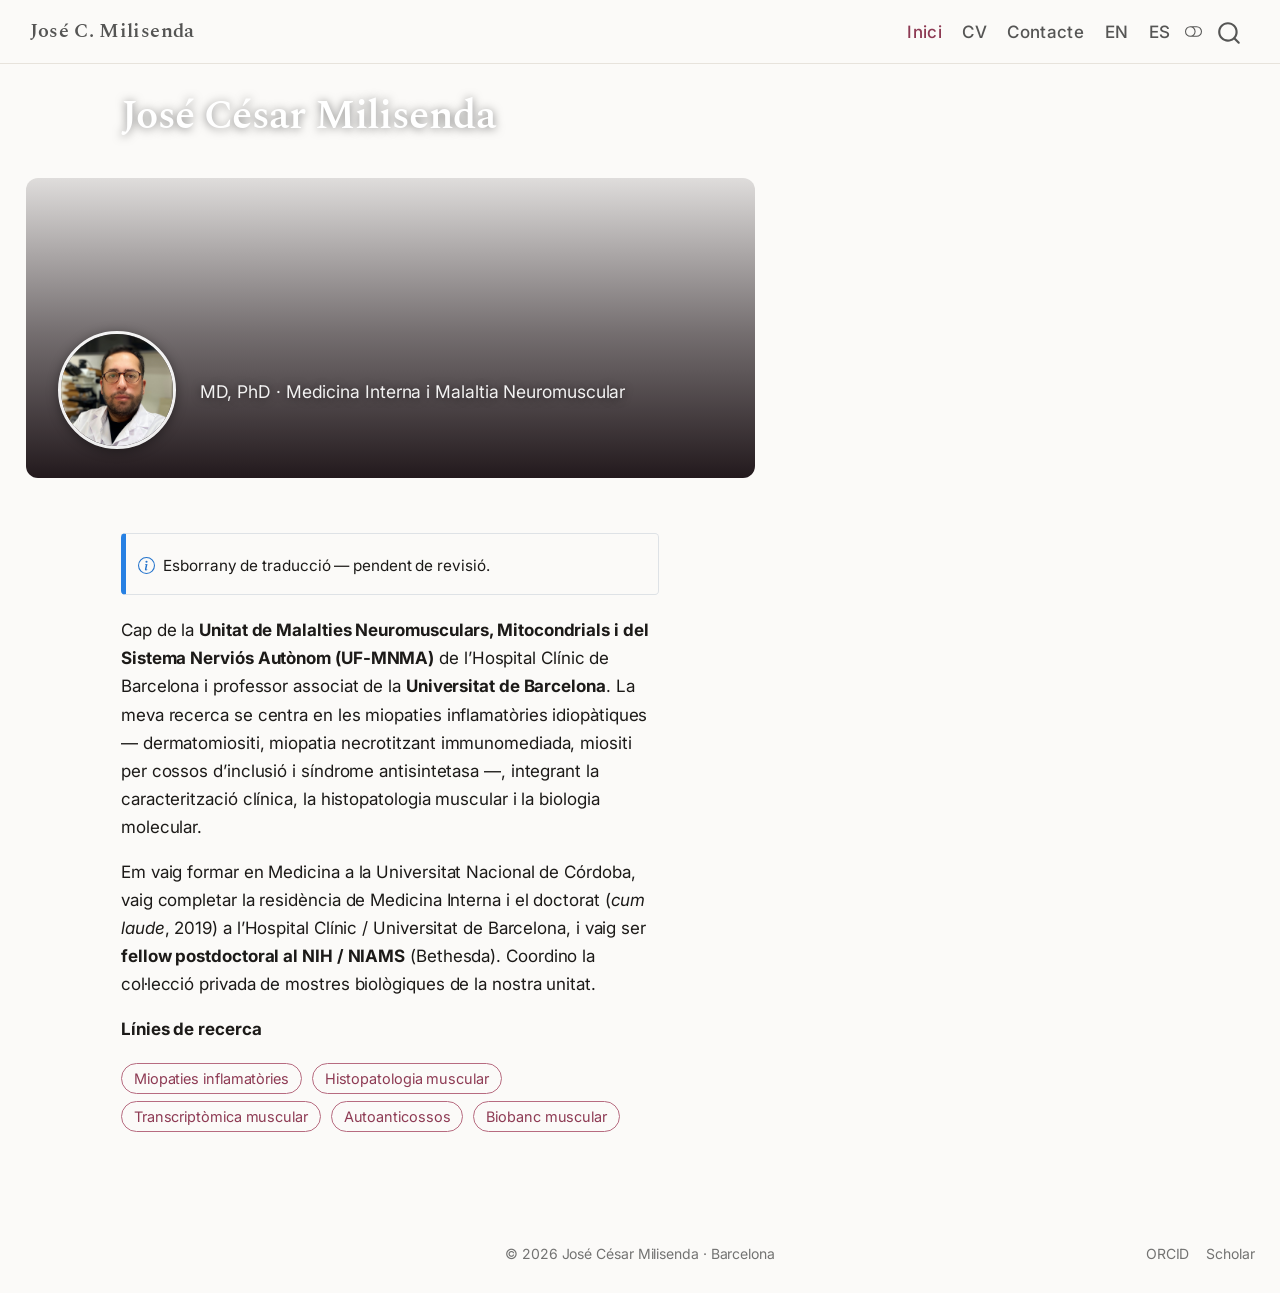
==== commit 83d802cd: "deploy: 3f767a809aa1e7590cb5762220b13f7d68696ce8" ====
--- a/ca/index.html
+++ b/ca/index.html
@@ -292,18 +292,30 @@
 <!-- margin-sidebar -->
     
 <!-- main -->
-<main class="content page-columns page-full" id="quarto-document-content"><header id="title-block-header" class="quarto-title-block"><h1 class="title display-7" style="margin:0;">José César Milisenda</h1></header>
-
-
-
-
-
-<div style="display:flex;gap:2rem;align-items:center;flex-wrap:wrap;margin:1.5rem 0 0.5rem;">
-  <img src="assets/profile.png" class="hero-photo" alt="José César Milisenda">
-  <div>
-    
-    <div class="hero-role">MD, PhD · Medicina Interna i Malaltia Neuromuscular</div>
+<main class="content page-columns page-full" id="quarto-document-content"><header id="title-block-header" class="quarto-title-block"><h1 class="masthead-name title display-7">José César Milisenda</h1></header>
+
+
+
+
+
+<style>
+.masthead{position:relative;border-radius:12px;overflow:hidden;margin:1.3rem 0 2rem;min-height:300px;display:flex;align-items:flex-end;background-size:cover;background-position:center 42%;}
+.masthead-inner{display:flex;align-items:center;gap:1.4rem;padding:1.7rem 1.9rem;width:100%;}
+.masthead-photo{width:118px;height:118px;border-radius:50%;object-fit:cover;border:3px solid rgba(255,255,255,.92);box-shadow:0 2px 12px rgba(0,0,0,.4);flex:0 0 auto;}
+.masthead-name{font-family:"Spectral",serif;color:#fff;font-weight:600;font-size:2.35rem;line-height:1.05;margin:0;text-shadow:0 1px 10px rgba(0,0,0,.5);}
+.masthead-role{color:rgba(255,255,255,.93);font-size:1.03rem;margin-top:.3rem;text-shadow:0 1px 8px rgba(0,0,0,.55);}
+@media (max-width:620px){.masthead{min-height:340px;}.masthead-inner{flex-direction:column;align-items:flex-start;gap:1rem;}.masthead-name{font-size:1.85rem;}}
+</style>
+<div class="column-page">
+<div class="masthead" style="background-image: linear-gradient(to top, rgba(18,8,12,.93) 0%, rgba(18,8,12,.58) 48%, rgba(18,8,12,.12) 100%), url('assets/histology.jpg');">
+  <div class="masthead-inner">
+    <img class="masthead-photo" src="assets/profile.png" alt="José César Milisenda">
+    <div>
+      
+      <div class="masthead-role">MD, PhD · Medicina Interna i Malaltia Neuromuscular</div>
+    </div>
   </div>
+</div>
 </div>
 <div class="callout callout-style-simple callout-note">
 <div class="callout-body d-flex">
@@ -319,12 +331,6 @@
 <p>Em vaig formar en Medicina a la Universitat Nacional de Córdoba, vaig completar la residència de Medicina Interna i el doctorat (<em>cum laude</em>, 2019) a l’Hospital Clínic / Universitat de Barcelona, i vaig ser <strong>fellow postdoctoral al NIH / NIAMS</strong> (Bethesda). Coordino la col·lecció privada de mostres biològiques de la nostra unitat.</p>
 <p><strong>Línies de recerca</strong></p>
 <p><span class="research-tag">Miopaties inflamatòries</span> <span class="research-tag">Histopatologia muscular</span> <span class="research-tag">Transcriptòmica muscular</span> <span class="research-tag">Autoanticossos</span> <span class="research-tag">Biobanc muscular</span></p>
-<div class="page-columns page-full">
-<figure style="margin:2.8rem 0 0.5rem;" class="figure page-columns page-full">
-  <img src="assets/histology.jpg" alt="Muscle histology" style="width:100%;border-radius:8px;box-shadow:0 1px 4px rgba(0,0,0,.18);display:block;" class="figure-img column-page">
-  <figcaption style="font-size:.85rem;color:#66625C;margin-top:.6rem;text-align:center;font-style:italic;">Muscle histology — from our biopsy collection</figcaption>
-</figure>
-</div>
 
 
 
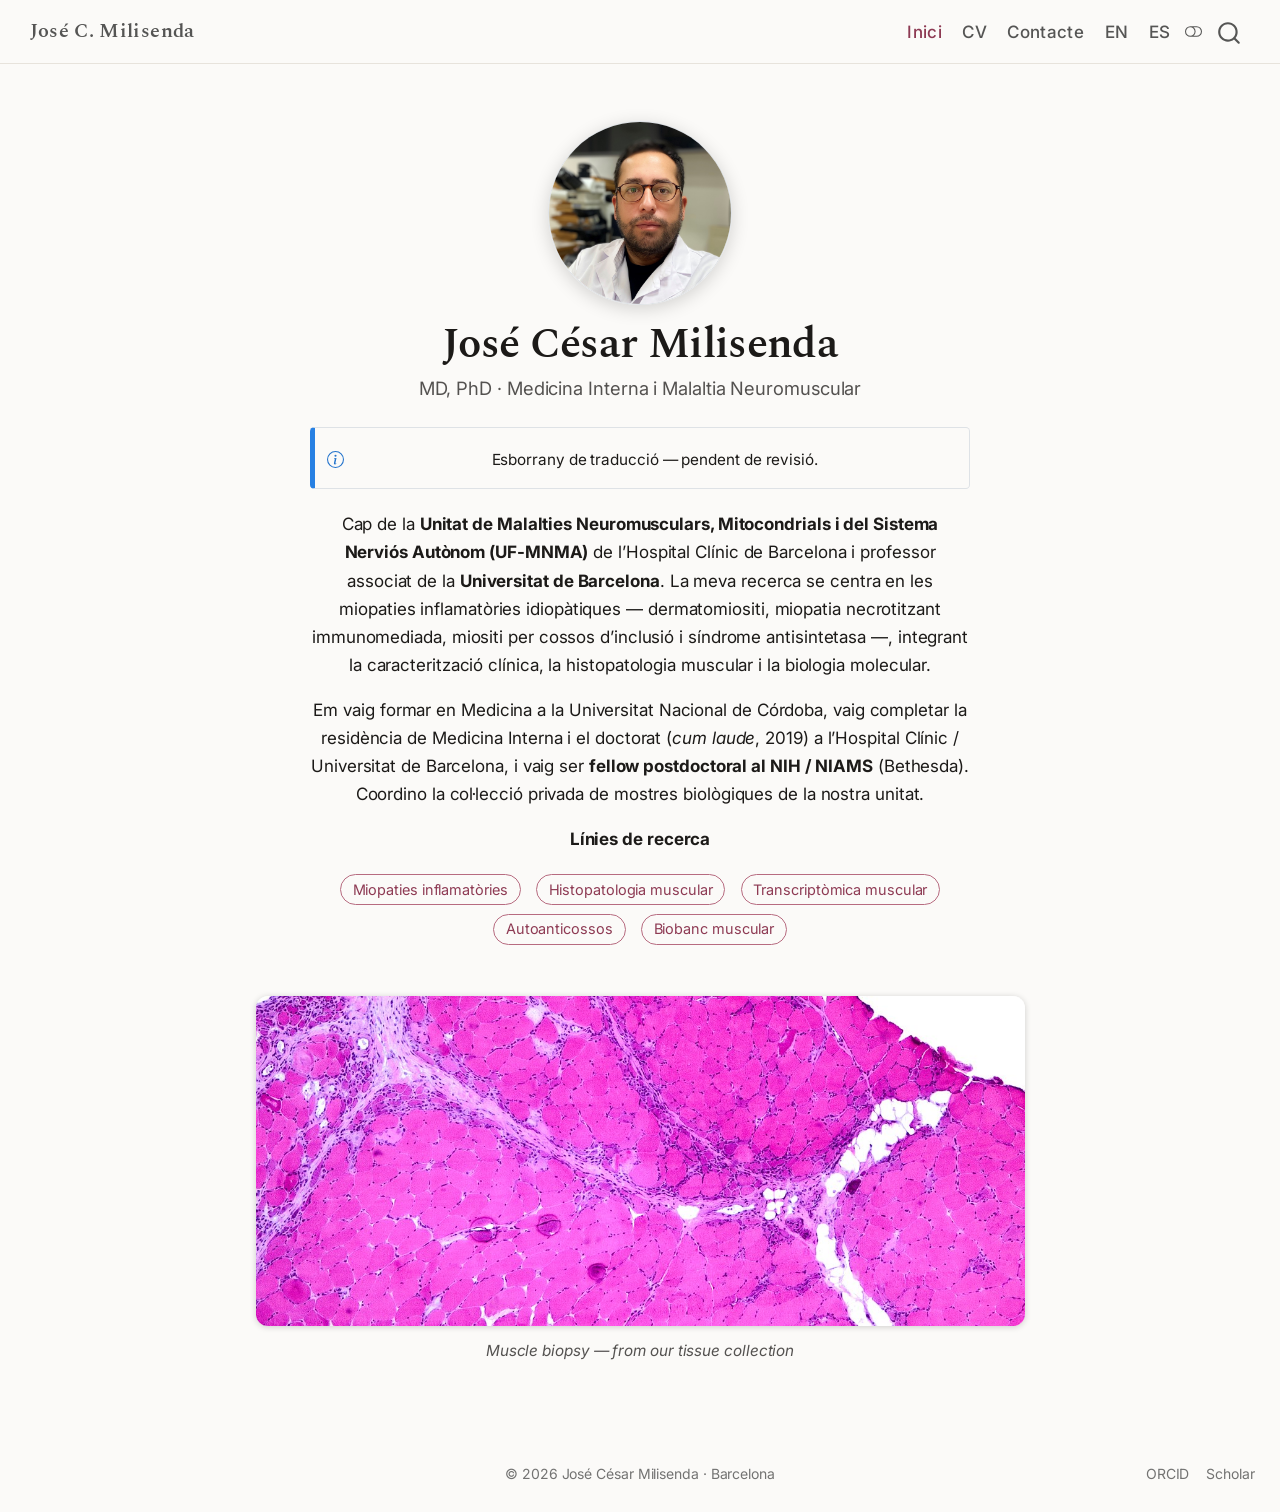
==== commit 211a92e3: "deploy: 42ab7f412124f46a5e93424e5c69726e4d273a11" ====
--- a/ca/index.html
+++ b/ca/index.html
@@ -79,7 +79,7 @@
 
 </head>
 
-<body class="nav-fixed fullcontent quarto-light"><script id="quarto-html-before-body" type="application/javascript">
+<body class="nav-fixed quarto-light"><script id="quarto-html-before-body" type="application/javascript">
     const toggleBodyColorMode = (bsSheetEl) => {
       const mode = bsSheetEl.getAttribute("data-mode");
       const bodyEl = window.document.querySelector("body");
@@ -287,36 +287,37 @@
     </nav>
 </header>
 <!-- content -->
-<div id="quarto-content" class="quarto-container page-columns page-rows-contents page-layout-article page-navbar">
+<div id="quarto-content" class="quarto-container page-columns page-rows-contents page-layout-full page-navbar">
 <!-- sidebar -->
 <!-- margin-sidebar -->
     
 <!-- main -->
-<main class="content page-columns page-full" id="quarto-document-content"><header id="title-block-header" class="quarto-title-block"><h1 class="masthead-name title display-7">José César Milisenda</h1></header>
+<main class="content column-page" id="quarto-document-content"><header id="title-block-header" class="quarto-title-block"></header>
 
 
 
 
 
 <style>
-.masthead{position:relative;border-radius:12px;overflow:hidden;margin:1.3rem 0 2rem;min-height:300px;display:flex;align-items:flex-end;background-size:cover;background-position:center 42%;}
-.masthead-inner{display:flex;align-items:center;gap:1.4rem;padding:1.7rem 1.9rem;width:100%;}
-.masthead-photo{width:118px;height:118px;border-radius:50%;object-fit:cover;border:3px solid rgba(255,255,255,.92);box-shadow:0 2px 12px rgba(0,0,0,.4);flex:0 0 auto;}
-.masthead-name{font-family:"Spectral",serif;color:#fff;font-weight:600;font-size:2.35rem;line-height:1.05;margin:0;text-shadow:0 1px 10px rgba(0,0,0,.5);}
-.masthead-role{color:rgba(255,255,255,.93);font-size:1.03rem;margin-top:.3rem;text-shadow:0 1px 8px rgba(0,0,0,.55);}
-@media (max-width:620px){.masthead{min-height:340px;}.masthead-inner{flex-direction:column;align-items:flex-start;gap:1rem;}.masthead-name{font-size:1.85rem;}}
+#quarto-content { max-width: 820px !important; margin-left: auto !important; margin-right: auto !important; }
+main#quarto-document-content { max-width: 100% !important; }
+.hero-center { text-align: center; margin-top: 1.6rem; margin-bottom: 1.4rem; }
+.hero-photo-lg { width: 184px; height: 184px; border-radius: 50%; object-fit: cover; border: 1px solid var(--bs-border-color, #E7E3DC); box-shadow: 0 4px 18px rgba(0,0,0,.16); }
+.hero-name { font-family: "Spectral", serif; font-weight: 600; font-size: 2.5rem; line-height: 1.1; margin: 1rem 0 0; }
+.hero-role2 { color: var(--bs-secondary-color, #66625C); font-size: 1.08rem; margin-top: .25rem; }
+.bio-center { text-align: center; max-width: 660px; margin: 0 auto; }
+.bio-center p { margin-bottom: 1rem; }
+.bio-center .research-tag { margin: .25rem .3rem; }
+.histo-feature { margin: 2.8rem 0 0.5rem; }
+.histo-img { display:block; width:100%; height:330px; object-fit:cover; object-position:center 45%; border-radius:12px; box-shadow:0 1px 6px rgba(0,0,0,.18); }
+.histo-feature figcaption { text-align: center; font-style: italic; color: var(--bs-secondary-color, #66625C); font-size: .9rem; margin-top: .7rem; }
 </style>
-<div class="column-page">
-<div class="masthead" style="background-image: linear-gradient(to top, rgba(18,8,12,.93) 0%, rgba(18,8,12,.58) 48%, rgba(18,8,12,.12) 100%), url('assets/histology.jpg');">
-  <div class="masthead-inner">
-    <img class="masthead-photo" src="assets/profile.png" alt="José César Milisenda">
-    <div>
-      
-      <div class="masthead-role">MD, PhD · Medicina Interna i Malaltia Neuromuscular</div>
-    </div>
-  </div>
+<div class="hero-center">
+  <img class="hero-photo-lg" src="assets/profile.png" alt="José César Milisenda">
+  <h1 class="hero-name">José César Milisenda</h1>
+  <div class="hero-role2">MD, PhD · Medicina Interna i Malaltia Neuromuscular</div>
 </div>
-</div>
+<div class="bio-center">
 <div class="callout callout-style-simple callout-note">
 <div class="callout-body d-flex">
 <div class="callout-icon-container">
@@ -331,6 +332,11 @@
 <p>Em vaig formar en Medicina a la Universitat Nacional de Córdoba, vaig completar la residència de Medicina Interna i el doctorat (<em>cum laude</em>, 2019) a l’Hospital Clínic / Universitat de Barcelona, i vaig ser <strong>fellow postdoctoral al NIH / NIAMS</strong> (Bethesda). Coordino la col·lecció privada de mostres biològiques de la nostra unitat.</p>
 <p><strong>Línies de recerca</strong></p>
 <p><span class="research-tag">Miopaties inflamatòries</span> <span class="research-tag">Histopatologia muscular</span> <span class="research-tag">Transcriptòmica muscular</span> <span class="research-tag">Autoanticossos</span> <span class="research-tag">Biobanc muscular</span></p>
+</div>
+<figure class="histo-feature figure">
+  <img class="histo-img figure-img" src="assets/histology.jpg" alt="Muscle biopsy histology">
+  <figcaption>Muscle biopsy — from our tissue collection</figcaption>
+</figure>
 
 
 
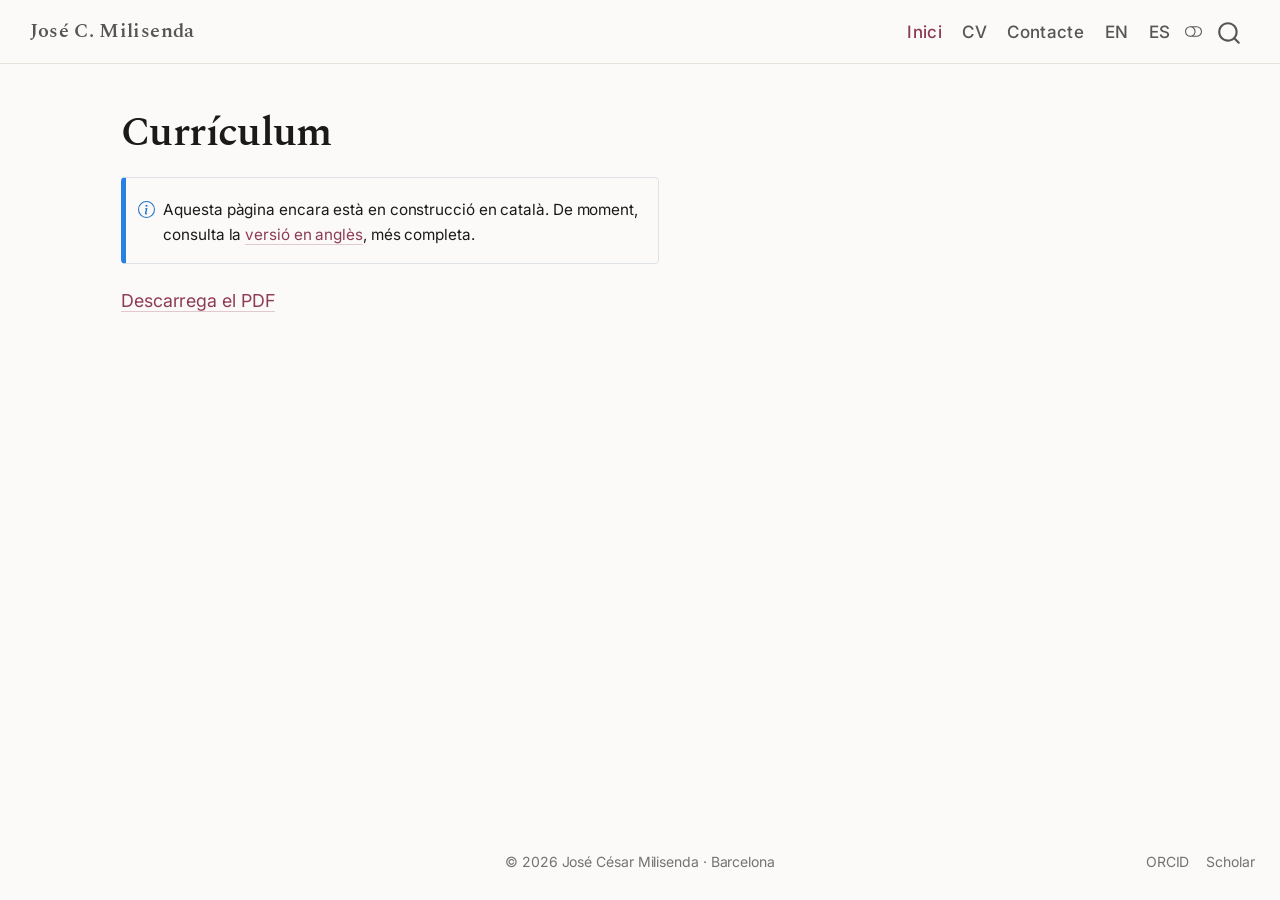
==== commit 5cfdd850: "deploy: a2b0e989d4d9a2b18fddce0f15ab0a5efe4531ad" ====
--- a/ca/index.html
+++ b/ca/index.html
@@ -2,20 +2,23 @@
 <html xmlns="http://www.w3.org/1999/xhtml" lang="ca" xml:lang="ca"><head>
 
 <meta charset="utf-8">
-<meta name="generator" content="quarto-1.9.38">
+<meta name="generator" content="quarto-1.10.19">
 
 <meta name="viewport" content="width=device-width, initial-scale=1.0, user-scalable=yes">
 
 
-<title>José C. Milisenda</title>
+<title>CV — José C. Milisenda – José C. Milisenda</title>
 <style>
 /* Default styles provided by pandoc.
 ** See https://pandoc.org/MANUAL.html#variables-for-html for config info.
 */
-code{white-space: pre-wrap;}
 span.smallcaps{font-variant: small-caps;}
-div.columns{display: flex; gap: min(4vw, 1.5em);}
-div.column{flex: auto; overflow-x: auto;}
+div.columns{display: flex; gap: 1.5em;}
+div.column{flex: auto;}
+@media screen {
+div.columns{gap: min(4vw, 1.5em);}
+div.column{overflow-x: auto;}
+}
 div.hanging-indent{margin-left: 1.5em; text-indent: -1.5em;}
 ul.task-list{list-style: none;}
 ul.task-list li input[type="checkbox"] {
@@ -39,14 +42,14 @@
 <script src="site_libs/quarto-html/tippy.umd.min.js"></script>
 <script src="site_libs/quarto-html/anchor.min.js"></script>
 <link href="site_libs/quarto-html/tippy.css" rel="stylesheet">
-<link href="site_libs/quarto-html/quarto-syntax-highlighting-15634bcf2e68342d4ad2dfa704d543f6.css" rel="stylesheet" class="quarto-color-scheme" id="quarto-text-highlighting-styles">
-<link href="site_libs/quarto-html/quarto-syntax-highlighting-dark-0a6b7249c26820e032cb0bd839ff02b1.css" rel="stylesheet" class="quarto-color-scheme quarto-color-alternate" id="quarto-text-highlighting-styles">
-<link href="site_libs/quarto-html/quarto-syntax-highlighting-15634bcf2e68342d4ad2dfa704d543f6.css" rel="stylesheet" class="quarto-color-scheme-extra" id="quarto-text-highlighting-styles">
+<link href="site_libs/quarto-html/quarto-syntax-highlighting-bf27225e3a48a9273f3daa8f8e829971.css" rel="stylesheet" class="quarto-color-scheme" id="quarto-text-highlighting-styles">
+<link href="site_libs/quarto-html/quarto-syntax-highlighting-dark-b626d73c4c936ccc3cb08be7d45d1df6.css" rel="stylesheet" class="quarto-color-scheme quarto-color-alternate" id="quarto-text-highlighting-styles">
+<link href="site_libs/quarto-html/quarto-syntax-highlighting-bf27225e3a48a9273f3daa8f8e829971.css" rel="stylesheet" class="quarto-color-scheme-extra" id="quarto-text-highlighting-styles">
 <script src="site_libs/bootstrap/bootstrap.min.js"></script>
 <link href="site_libs/bootstrap/bootstrap-icons.css" rel="stylesheet">
-<link href="site_libs/bootstrap/bootstrap-d3718949c71b8081f6cf5391a30ebec3.min.css" rel="stylesheet" append-hash="true" class="quarto-color-scheme" id="quarto-bootstrap" data-mode="light">
-<link href="site_libs/bootstrap/bootstrap-dark-d75abf9c8a557187075289bd68200ec3.min.css" rel="stylesheet" append-hash="true" class="quarto-color-scheme quarto-color-alternate" id="quarto-bootstrap" data-mode="dark">
-<link href="site_libs/bootstrap/bootstrap-d3718949c71b8081f6cf5391a30ebec3.min.css" rel="stylesheet" append-hash="true" class="quarto-color-scheme-extra" id="quarto-bootstrap" data-mode="light">
+<link href="site_libs/bootstrap/bootstrap-2e21522a3efc8a5845572d17bc2b5477.min.css" rel="stylesheet" append-hash="true" class="quarto-color-scheme" id="quarto-bootstrap" data-mode="light">
+<link href="site_libs/bootstrap/bootstrap-dark-857e42009d0a0572ac4532dc481f2949.min.css" rel="stylesheet" append-hash="true" class="quarto-color-scheme quarto-color-alternate" id="quarto-bootstrap" data-mode="dark">
+<link href="site_libs/bootstrap/bootstrap-2e21522a3efc8a5845572d17bc2b5477.min.css" rel="stylesheet" append-hash="true" class="quarto-color-scheme-extra" id="quarto-bootstrap" data-mode="light">
 <script id="quarto-search-options" type="application/json">{
   "location": "navbar",
   "copy-button": false,
@@ -79,7 +82,7 @@
 
 </head>
 
-<body class="nav-fixed quarto-light"><script id="quarto-html-before-body" type="application/javascript">
+<body class="nav-fixed fullcontent quarto-light"><script id="quarto-html-before-body" type="application/javascript">
     const toggleBodyColorMode = (bsSheetEl) => {
       const mode = bsSheetEl.getAttribute("data-mode");
       const bodyEl = window.document.querySelector("body");
@@ -287,58 +290,46 @@
     </nav>
 </header>
 <!-- content -->
-<div id="quarto-content" class="quarto-container page-columns page-rows-contents page-layout-full page-navbar">
+<div id="quarto-content" class="quarto-container page-columns page-rows-contents page-layout-article page-navbar">
 <!-- sidebar -->
 <!-- margin-sidebar -->
     
 <!-- main -->
-<main class="content column-page" id="quarto-document-content"><header id="title-block-header" class="quarto-title-block"></header>
+<main class="content" id="quarto-document-content"><header id="title-block-header" class="quarto-title-block"></header>
 
 
 
 
 
 <style>
-#quarto-content { max-width: 820px !important; margin-left: auto !important; margin-right: auto !important; }
-main#quarto-document-content { max-width: 100% !important; }
-.hero-center { text-align: center; margin-top: 1.6rem; margin-bottom: 1.4rem; }
-.hero-photo-lg { width: 184px; height: 184px; border-radius: 50%; object-fit: cover; border: 1px solid var(--bs-border-color, #E7E3DC); box-shadow: 0 4px 18px rgba(0,0,0,.16); }
-.hero-name { font-family: "Spectral", serif; font-weight: 600; font-size: 2.5rem; line-height: 1.1; margin: 1rem 0 0; }
-.hero-role2 { color: var(--bs-secondary-color, #66625C); font-size: 1.08rem; margin-top: .25rem; }
-.bio-center { text-align: center; max-width: 660px; margin: 0 auto; }
-.bio-center p { margin-bottom: 1rem; }
-.bio-center .research-tag { margin: .25rem .3rem; }
-.histo-feature { margin: 2.8rem 0 0.5rem; }
-.histo-img { display:block; width:100%; height:330px; object-fit:cover; object-position:center 45%; border-radius:12px; box-shadow:0 1px 6px rgba(0,0,0,.18); }
-.histo-feature figcaption { text-align: center; font-style: italic; color: var(--bs-secondary-color, #66625C); font-size: .9rem; margin-top: .7rem; }
+.cv-index { border: 1px solid var(--bs-border-color, #E7E3DC); border-radius: 10px; padding: 1rem 1.4rem 1.1rem; margin: 1.3rem 0 2.4rem; background: rgba(142,59,84,.035); }
+.cv-index p { margin: 0 0 .5rem; font-family: "Spectral", serif; font-weight: 600; font-size: 1.05rem; }
+.cv-index ul { margin: 0; padding-left: 1.1rem; }
+.cv-index ul ul { margin: .15rem 0 .35rem; }
+.cv-index li { margin: .18rem 0; }
+.cv-index a { border-bottom: none; }
+.cv-index a:hover { text-decoration: underline; }
+.cv-logos { display:flex; align-items:center; gap:22px; margin:.7rem 0 .2rem; }
+.cv-logos img { height:40px; width:auto; }
 </style>
-<div class="hero-center">
-  <img class="hero-photo-lg" src="assets/profile.png" alt="José César Milisenda">
-  <h1 class="hero-name">José César Milisenda</h1>
-  <div class="hero-role2">MD, PhD · Medicina Interna i Malaltia Neuromuscular</div>
-</div>
-<div class="bio-center">
+<!-- ==================== CATALÀ ==================== -->
+<section id="currículum" class="level1 title">
+<h1 class="title">Currículum</h1>
 <div class="callout callout-style-simple callout-note">
 <div class="callout-body d-flex">
 <div class="callout-icon-container">
 <i class="callout-icon"></i>
 </div>
 <div class="callout-body-container">
-<p>Esborrany de traducció — pendent de revisió.</p>
+<p>Aquesta pàgina encara està en construcció en català. De moment, consulta la <strong><a href="../cv.html">versió en anglès</a></strong>, més completa.</p>
 </div>
 </div>
 </div>
-<p>Cap de la <strong>Unitat de Malalties Neuromusculars, Mitocondrials i del Sistema Nerviós Autònom (UF-MNMA)</strong> de l’Hospital Clínic de Barcelona i professor associat de la <strong>Universitat de Barcelona</strong>. La meva recerca se centra en les miopaties inflamatòries idiopàtiques — dermatomiositi, miopatia necrotitzant immunomediada, miositi per cossos d’inclusió i síndrome antisintetasa —, integrant la caracterització clínica, la histopatologia muscular i la biologia molecular.</p>
-<p>Em vaig formar en Medicina a la Universitat Nacional de Córdoba, vaig completar la residència de Medicina Interna i el doctorat (<em>cum laude</em>, 2019) a l’Hospital Clínic / Universitat de Barcelona, i vaig ser <strong>fellow postdoctoral al NIH / NIAMS</strong> (Bethesda). Coordino la col·lecció privada de mostres biològiques de la nostra unitat.</p>
-<p><strong>Línies de recerca</strong></p>
-<p><span class="research-tag">Miopaties inflamatòries</span> <span class="research-tag">Histopatologia muscular</span> <span class="research-tag">Transcriptòmica muscular</span> <span class="research-tag">Autoanticossos</span> <span class="research-tag">Biobanc muscular</span></p>
-</div>
-<figure class="histo-feature figure">
-  <img class="histo-img figure-img" src="assets/histology.jpg" alt="Muscle biopsy histology">
-  <figcaption>Muscle biopsy — from our tissue collection</figcaption>
-</figure>
-
-
+<p><span class="hero-role"><a href="assets/Milisenda_CV.pdf">Descarrega el PDF</a></span></p>
+<!-- ==================== ESPAÑOL ==================== -->
+
+
+</section>
 
 </main> <!-- /main -->
 <script id="quarto-html-after-body" type="application/javascript">
--- a/ca/site_libs/quarto-html/quarto-syntax-highlighting-bf27225e3a48a9273f3daa8f8e829971.css
+++ b/ca/site_libs/quarto-html/quarto-syntax-highlighting-bf27225e3a48a9273f3daa8f8e829971.css
@@ -0,0 +1,236 @@
+/* quarto syntax highlight colors */
+:root {
+  --quarto-hl-ot-color: #003B4F;
+  --quarto-hl-at-color: #657422;
+  --quarto-hl-ss-color: #20794D;
+  --quarto-hl-an-color: #5E5E5E;
+  --quarto-hl-fu-color: #4758AB;
+  --quarto-hl-st-color: #20794D;
+  --quarto-hl-cf-color: #003B4F;
+  --quarto-hl-op-color: #5E5E5E;
+  --quarto-hl-er-color: #AD0000;
+  --quarto-hl-bn-color: #AD0000;
+  --quarto-hl-al-color: #AD0000;
+  --quarto-hl-va-color: #111111;
+  --quarto-hl-bu-color: inherit;
+  --quarto-hl-ex-color: inherit;
+  --quarto-hl-pp-color: #AD0000;
+  --quarto-hl-in-color: #5E5E5E;
+  --quarto-hl-vs-color: #20794D;
+  --quarto-hl-wa-color: #5E5E5E;
+  --quarto-hl-do-color: #5E5E5E;
+  --quarto-hl-im-color: #00769E;
+  --quarto-hl-ch-color: #20794D;
+  --quarto-hl-dt-color: #AD0000;
+  --quarto-hl-fl-color: #AD0000;
+  --quarto-hl-co-color: #5E5E5E;
+  --quarto-hl-cv-color: #5E5E5E;
+  --quarto-hl-cn-color: #8f5902;
+  --quarto-hl-sc-color: #5E5E5E;
+  --quarto-hl-dv-color: #AD0000;
+  --quarto-hl-kw-color: #003B4F;
+}
+
+/* other quarto variables */
+:root {
+  --quarto-font-monospace: SFMono-Regular, Menlo, Monaco, Consolas, "Liberation Mono", "Courier New", monospace;
+}
+
+/* syntax highlight based on Pandoc's rules */
+pre > code.sourceCode > span {
+  color: #003B4F;
+}
+
+code.sourceCode > span {
+  color: #003B4F;
+}
+
+div.sourceCode,
+div.sourceCode pre.sourceCode {
+  color: #003B4F;
+}
+
+/* Normal */
+code span {
+  color: #003B4F;
+}
+
+/* Alert */
+code span.al {
+  color: #AD0000;
+  font-style: inherit;
+}
+
+/* Annotation */
+code span.an {
+  color: #5E5E5E;
+  font-style: inherit;
+}
+
+/* Attribute */
+code span.at {
+  color: #657422;
+  font-style: inherit;
+}
+
+/* BaseN */
+code span.bn {
+  color: #AD0000;
+  font-style: inherit;
+}
+
+/* BuiltIn */
+code span.bu {
+  font-style: inherit;
+}
+
+/* ControlFlow */
+code span.cf {
+  color: #003B4F;
+  font-weight: bold;
+  font-style: inherit;
+}
+
+/* Char */
+code span.ch {
+  color: #20794D;
+  font-style: inherit;
+}
+
+/* Constant */
+code span.cn {
+  color: #8f5902;
+  font-style: inherit;
+}
+
+/* Comment */
+code span.co {
+  color: #5E5E5E;
+  font-style: inherit;
+}
+
+/* CommentVar */
+code span.cv {
+  color: #5E5E5E;
+  font-style: italic;
+}
+
+/* Documentation */
+code span.do {
+  color: #5E5E5E;
+  font-style: italic;
+}
+
+/* DataType */
+code span.dt {
+  color: #AD0000;
+  font-style: inherit;
+}
+
+/* DecVal */
+code span.dv {
+  color: #AD0000;
+  font-style: inherit;
+}
+
+/* Error */
+code span.er {
+  color: #AD0000;
+  font-style: inherit;
+}
+
+/* Extension */
+code span.ex {
+  font-style: inherit;
+}
+
+/* Float */
+code span.fl {
+  color: #AD0000;
+  font-style: inherit;
+}
+
+/* Function */
+code span.fu {
+  color: #4758AB;
+  font-style: inherit;
+}
+
+/* Import */
+code span.im {
+  color: #00769E;
+  font-style: inherit;
+}
+
+/* Information */
+code span.in {
+  color: #5E5E5E;
+  font-style: inherit;
+}
+
+/* Keyword */
+code span.kw {
+  color: #003B4F;
+  font-weight: bold;
+  font-style: inherit;
+}
+
+/* Operator */
+code span.op {
+  color: #5E5E5E;
+  font-style: inherit;
+}
+
+/* Other */
+code span.ot {
+  color: #003B4F;
+  font-style: inherit;
+}
+
+/* Preprocessor */
+code span.pp {
+  color: #AD0000;
+  font-style: inherit;
+}
+
+/* SpecialChar */
+code span.sc {
+  color: #5E5E5E;
+  font-style: inherit;
+}
+
+/* SpecialString */
+code span.ss {
+  color: #20794D;
+  font-style: inherit;
+}
+
+/* String */
+code span.st {
+  color: #20794D;
+  font-style: inherit;
+}
+
+/* Variable */
+code span.va {
+  color: #111111;
+  font-style: inherit;
+}
+
+/* VerbatimString */
+code span.vs {
+  color: #20794D;
+  font-style: inherit;
+}
+
+/* Warning */
+code span.wa {
+  color: #5E5E5E;
+  font-style: italic;
+}
+
+.prevent-inlining {
+  content: "</";
+}
+
+/*# sourceMappingURL=8be38f48d34c45af72792cbd699585e7.css.map */
--- a/ca/site_libs/quarto-html/quarto-syntax-highlighting-dark-b626d73c4c936ccc3cb08be7d45d1df6.css
+++ b/ca/site_libs/quarto-html/quarto-syntax-highlighting-dark-b626d73c4c936ccc3cb08be7d45d1df6.css
@@ -0,0 +1,219 @@
+/* quarto syntax highlight colors */
+:root {
+  --quarto-hl-al-color: #f07178;
+  --quarto-hl-an-color: #d4d0ab;
+  --quarto-hl-at-color: #00e0e0;
+  --quarto-hl-bn-color: #d4d0ab;
+  --quarto-hl-bu-color: #abe338;
+  --quarto-hl-ch-color: #abe338;
+  --quarto-hl-co-color: #f8f8f2;
+  --quarto-hl-cv-color: #ffd700;
+  --quarto-hl-cn-color: #ffd700;
+  --quarto-hl-cf-color: #ffa07a;
+  --quarto-hl-dt-color: #ffa07a;
+  --quarto-hl-dv-color: #d4d0ab;
+  --quarto-hl-do-color: #f8f8f2;
+  --quarto-hl-er-color: #f07178;
+  --quarto-hl-ex-color: #00e0e0;
+  --quarto-hl-fl-color: #d4d0ab;
+  --quarto-hl-fu-color: #ffa07a;
+  --quarto-hl-im-color: #abe338;
+  --quarto-hl-in-color: #d4d0ab;
+  --quarto-hl-kw-color: #ffa07a;
+  --quarto-hl-op-color: #ffa07a;
+  --quarto-hl-ot-color: #00e0e0;
+  --quarto-hl-pp-color: #dcc6e0;
+  --quarto-hl-re-color: #00e0e0;
+  --quarto-hl-sc-color: #abe338;
+  --quarto-hl-ss-color: #abe338;
+  --quarto-hl-st-color: #abe338;
+  --quarto-hl-va-color: #00e0e0;
+  --quarto-hl-vs-color: #abe338;
+  --quarto-hl-wa-color: #dcc6e0;
+}
+
+/* other quarto variables */
+:root {
+  --quarto-font-monospace: SFMono-Regular, Menlo, Monaco, Consolas, "Liberation Mono", "Courier New", monospace;
+}
+
+/* syntax highlight based on Pandoc's rules */
+pre > code.sourceCode > span {
+  color: #f8f8f2;
+}
+
+code.sourceCode > span {
+  color: #f8f8f2;
+}
+
+div.sourceCode,
+div.sourceCode pre.sourceCode {
+  color: #f8f8f2;
+}
+
+/* Normal */
+code span {
+  color: #f8f8f2;
+}
+
+/* Alert */
+code span.al {
+  color: #f07178;
+}
+
+/* Annotation */
+code span.an {
+  color: #d4d0ab;
+}
+
+/* Attribute */
+code span.at {
+  color: #00e0e0;
+}
+
+/* BaseN */
+code span.bn {
+  color: #d4d0ab;
+}
+
+/* BuiltIn */
+code span.bu {
+  color: #abe338;
+}
+
+/* ControlFlow */
+code span.cf {
+  font-weight: bold;
+  color: #ffa07a;
+}
+
+/* Char */
+code span.ch {
+  color: #abe338;
+}
+
+/* Constant */
+code span.cn {
+  color: #ffd700;
+}
+
+/* Comment */
+code span.co {
+  font-style: italic;
+  color: #f8f8f2;
+}
+
+/* CommentVar */
+code span.cv {
+  color: #ffd700;
+}
+
+/* Documentation */
+code span.do {
+  color: #f8f8f2;
+}
+
+/* DataType */
+code span.dt {
+  color: #ffa07a;
+}
+
+/* DecVal */
+code span.dv {
+  color: #d4d0ab;
+}
+
+/* Error */
+code span.er {
+  color: #f07178;
+  text-decoration: underline;
+}
+
+/* Extension */
+code span.ex {
+  font-weight: bold;
+  color: #00e0e0;
+}
+
+/* Float */
+code span.fl {
+  color: #d4d0ab;
+}
+
+/* Function */
+code span.fu {
+  color: #ffa07a;
+}
+
+/* Import */
+code span.im {
+  color: #abe338;
+}
+
+/* Information */
+code span.in {
+  color: #d4d0ab;
+}
+
+/* Keyword */
+code span.kw {
+  font-weight: bold;
+  color: #ffa07a;
+}
+
+/* Operator */
+code span.op {
+  color: #ffa07a;
+}
+
+/* Other */
+code span.ot {
+  color: #00e0e0;
+}
+
+/* Preprocessor */
+code span.pp {
+  color: #dcc6e0;
+}
+
+/* RegionMarker */
+code span.re {
+  background-color: #f8f8f2;
+  color: #00e0e0;
+}
+
+/* SpecialChar */
+code span.sc {
+  color: #abe338;
+}
+
+/* SpecialString */
+code span.ss {
+  color: #abe338;
+}
+
+/* String */
+code span.st {
+  color: #abe338;
+}
+
+/* Variable */
+code span.va {
+  color: #00e0e0;
+}
+
+/* VerbatimString */
+code span.vs {
+  color: #abe338;
+}
+
+/* Warning */
+code span.wa {
+  color: #dcc6e0;
+}
+
+.prevent-inlining {
+  content: "</";
+}
+
+/*# sourceMappingURL=a269c63e8167c3ae395728e86feb0848.css.map */
--- a/ca/site_libs/quarto-html/quarto-syntax-highlighting-bf27225e3a48a9273f3daa8f8e829971.css
+++ b/ca/site_libs/quarto-html/quarto-syntax-highlighting-bf27225e3a48a9273f3daa8f8e829971.css
@@ -0,0 +1,236 @@
+/* quarto syntax highlight colors */
+:root {
+  --quarto-hl-ot-color: #003B4F;
+  --quarto-hl-at-color: #657422;
+  --quarto-hl-ss-color: #20794D;
+  --quarto-hl-an-color: #5E5E5E;
+  --quarto-hl-fu-color: #4758AB;
+  --quarto-hl-st-color: #20794D;
+  --quarto-hl-cf-color: #003B4F;
+  --quarto-hl-op-color: #5E5E5E;
+  --quarto-hl-er-color: #AD0000;
+  --quarto-hl-bn-color: #AD0000;
+  --quarto-hl-al-color: #AD0000;
+  --quarto-hl-va-color: #111111;
+  --quarto-hl-bu-color: inherit;
+  --quarto-hl-ex-color: inherit;
+  --quarto-hl-pp-color: #AD0000;
+  --quarto-hl-in-color: #5E5E5E;
+  --quarto-hl-vs-color: #20794D;
+  --quarto-hl-wa-color: #5E5E5E;
+  --quarto-hl-do-color: #5E5E5E;
+  --quarto-hl-im-color: #00769E;
+  --quarto-hl-ch-color: #20794D;
+  --quarto-hl-dt-color: #AD0000;
+  --quarto-hl-fl-color: #AD0000;
+  --quarto-hl-co-color: #5E5E5E;
+  --quarto-hl-cv-color: #5E5E5E;
+  --quarto-hl-cn-color: #8f5902;
+  --quarto-hl-sc-color: #5E5E5E;
+  --quarto-hl-dv-color: #AD0000;
+  --quarto-hl-kw-color: #003B4F;
+}
+
+/* other quarto variables */
+:root {
+  --quarto-font-monospace: SFMono-Regular, Menlo, Monaco, Consolas, "Liberation Mono", "Courier New", monospace;
+}
+
+/* syntax highlight based on Pandoc's rules */
+pre > code.sourceCode > span {
+  color: #003B4F;
+}
+
+code.sourceCode > span {
+  color: #003B4F;
+}
+
+div.sourceCode,
+div.sourceCode pre.sourceCode {
+  color: #003B4F;
+}
+
+/* Normal */
+code span {
+  color: #003B4F;
+}
+
+/* Alert */
+code span.al {
+  color: #AD0000;
+  font-style: inherit;
+}
+
+/* Annotation */
+code span.an {
+  color: #5E5E5E;
+  font-style: inherit;
+}
+
+/* Attribute */
+code span.at {
+  color: #657422;
+  font-style: inherit;
+}
+
+/* BaseN */
+code span.bn {
+  color: #AD0000;
+  font-style: inherit;
+}
+
+/* BuiltIn */
+code span.bu {
+  font-style: inherit;
+}
+
+/* ControlFlow */
+code span.cf {
+  color: #003B4F;
+  font-weight: bold;
+  font-style: inherit;
+}
+
+/* Char */
+code span.ch {
+  color: #20794D;
+  font-style: inherit;
+}
+
+/* Constant */
+code span.cn {
+  color: #8f5902;
+  font-style: inherit;
+}
+
+/* Comment */
+code span.co {
+  color: #5E5E5E;
+  font-style: inherit;
+}
+
+/* CommentVar */
+code span.cv {
+  color: #5E5E5E;
+  font-style: italic;
+}
+
+/* Documentation */
+code span.do {
+  color: #5E5E5E;
+  font-style: italic;
+}
+
+/* DataType */
+code span.dt {
+  color: #AD0000;
+  font-style: inherit;
+}
+
+/* DecVal */
+code span.dv {
+  color: #AD0000;
+  font-style: inherit;
+}
+
+/* Error */
+code span.er {
+  color: #AD0000;
+  font-style: inherit;
+}
+
+/* Extension */
+code span.ex {
+  font-style: inherit;
+}
+
+/* Float */
+code span.fl {
+  color: #AD0000;
+  font-style: inherit;
+}
+
+/* Function */
+code span.fu {
+  color: #4758AB;
+  font-style: inherit;
+}
+
+/* Import */
+code span.im {
+  color: #00769E;
+  font-style: inherit;
+}
+
+/* Information */
+code span.in {
+  color: #5E5E5E;
+  font-style: inherit;
+}
+
+/* Keyword */
+code span.kw {
+  color: #003B4F;
+  font-weight: bold;
+  font-style: inherit;
+}
+
+/* Operator */
+code span.op {
+  color: #5E5E5E;
+  font-style: inherit;
+}
+
+/* Other */
+code span.ot {
+  color: #003B4F;
+  font-style: inherit;
+}
+
+/* Preprocessor */
+code span.pp {
+  color: #AD0000;
+  font-style: inherit;
+}
+
+/* SpecialChar */
+code span.sc {
+  color: #5E5E5E;
+  font-style: inherit;
+}
+
+/* SpecialString */
+code span.ss {
+  color: #20794D;
+  font-style: inherit;
+}
+
+/* String */
+code span.st {
+  color: #20794D;
+  font-style: inherit;
+}
+
+/* Variable */
+code span.va {
+  color: #111111;
+  font-style: inherit;
+}
+
+/* VerbatimString */
+code span.vs {
+  color: #20794D;
+  font-style: inherit;
+}
+
+/* Warning */
+code span.wa {
+  color: #5E5E5E;
+  font-style: italic;
+}
+
+.prevent-inlining {
+  content: "</";
+}
+
+/*# sourceMappingURL=8be38f48d34c45af72792cbd699585e7.css.map */
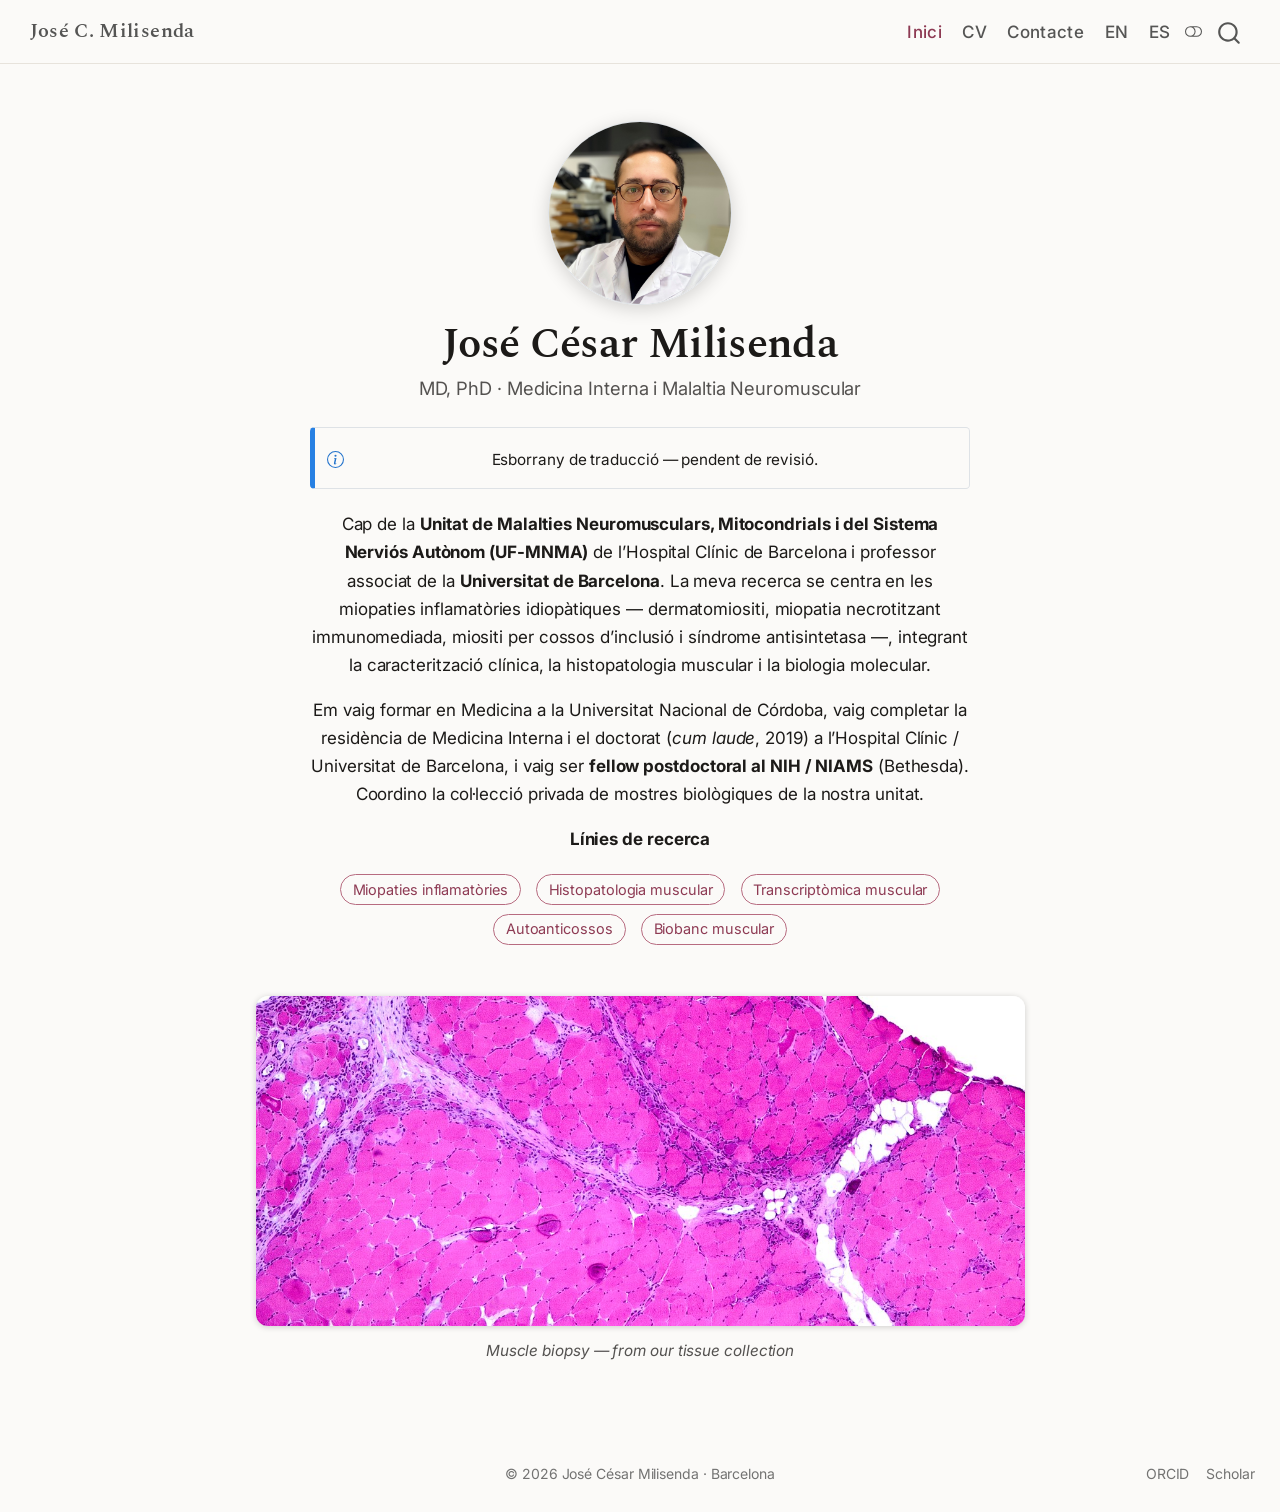
==== commit 476d6906: "deploy: c8f025cc885b0702ab99de59898f89bd30e92961" ====
--- a/ca/index.html
+++ b/ca/index.html
@@ -7,7 +7,7 @@
 <meta name="viewport" content="width=device-width, initial-scale=1.0, user-scalable=yes">
 
 
-<title>CV — José C. Milisenda – José C. Milisenda</title>
+<title>José C. Milisenda</title>
 <style>
 /* Default styles provided by pandoc.
 ** See https://pandoc.org/MANUAL.html#variables-for-html for config info.
@@ -82,7 +82,7 @@
 
 </head>
 
-<body class="nav-fixed fullcontent quarto-light"><script id="quarto-html-before-body" type="application/javascript">
+<body class="nav-fixed quarto-light"><script id="quarto-html-before-body" type="application/javascript">
     const toggleBodyColorMode = (bsSheetEl) => {
       const mode = bsSheetEl.getAttribute("data-mode");
       const bodyEl = window.document.querySelector("body");
@@ -290,46 +290,58 @@
     </nav>
 </header>
 <!-- content -->
-<div id="quarto-content" class="quarto-container page-columns page-rows-contents page-layout-article page-navbar">
+<div id="quarto-content" class="quarto-container page-columns page-rows-contents page-layout-full page-navbar">
 <!-- sidebar -->
 <!-- margin-sidebar -->
     
 <!-- main -->
-<main class="content" id="quarto-document-content"><header id="title-block-header" class="quarto-title-block"></header>
+<main class="content column-page" id="quarto-document-content"><header id="title-block-header" class="quarto-title-block"></header>
 
 
 
 
 
 <style>
-.cv-index { border: 1px solid var(--bs-border-color, #E7E3DC); border-radius: 10px; padding: 1rem 1.4rem 1.1rem; margin: 1.3rem 0 2.4rem; background: rgba(142,59,84,.035); }
-.cv-index p { margin: 0 0 .5rem; font-family: "Spectral", serif; font-weight: 600; font-size: 1.05rem; }
-.cv-index ul { margin: 0; padding-left: 1.1rem; }
-.cv-index ul ul { margin: .15rem 0 .35rem; }
-.cv-index li { margin: .18rem 0; }
-.cv-index a { border-bottom: none; }
-.cv-index a:hover { text-decoration: underline; }
-.cv-logos { display:flex; align-items:center; gap:22px; margin:.7rem 0 .2rem; }
-.cv-logos img { height:40px; width:auto; }
+#quarto-content { max-width: 820px !important; margin-left: auto !important; margin-right: auto !important; }
+main#quarto-document-content { max-width: 100% !important; }
+.hero-center { text-align: center; margin-top: 1.6rem; margin-bottom: 1.4rem; }
+.hero-photo-lg { width: 184px; height: 184px; border-radius: 50%; object-fit: cover; border: 1px solid var(--bs-border-color, #E7E3DC); box-shadow: 0 4px 18px rgba(0,0,0,.16); }
+.hero-name { font-family: "Spectral", serif; font-weight: 600; font-size: 2.5rem; line-height: 1.1; margin: 1rem 0 0; }
+.hero-role2 { color: var(--bs-secondary-color, #66625C); font-size: 1.08rem; margin-top: .25rem; }
+.bio-center { text-align: center; max-width: 660px; margin: 0 auto; }
+.bio-center p { margin-bottom: 1rem; }
+.bio-center .research-tag { margin: .25rem .3rem; }
+.histo-feature { margin: 2.8rem 0 0.5rem; }
+.histo-img { display:block; width:100%; height:330px; object-fit:cover; object-position:center 45%; border-radius:12px; box-shadow:0 1px 6px rgba(0,0,0,.18); }
+.histo-feature figcaption { text-align: center; font-style: italic; color: var(--bs-secondary-color, #66625C); font-size: .9rem; margin-top: .7rem; }
 </style>
-<!-- ==================== CATALÀ ==================== -->
-<section id="currículum" class="level1 title">
-<h1 class="title">Currículum</h1>
+<div class="hero-center">
+  <img class="hero-photo-lg" src="assets/profile.png" alt="José César Milisenda">
+  <h1 class="hero-name">José César Milisenda</h1>
+  <div class="hero-role2">MD, PhD · Medicina Interna i Malaltia Neuromuscular</div>
+</div>
+<div class="bio-center">
 <div class="callout callout-style-simple callout-note">
 <div class="callout-body d-flex">
 <div class="callout-icon-container">
 <i class="callout-icon"></i>
 </div>
 <div class="callout-body-container">
-<p>Aquesta pàgina encara està en construcció en català. De moment, consulta la <strong><a href="../cv.html">versió en anglès</a></strong>, més completa.</p>
+<p>Esborrany de traducció — pendent de revisió.</p>
 </div>
 </div>
 </div>
-<p><span class="hero-role"><a href="assets/Milisenda_CV.pdf">Descarrega el PDF</a></span></p>
-<!-- ==================== ESPAÑOL ==================== -->
-
-
-</section>
+<p>Cap de la <strong>Unitat de Malalties Neuromusculars, Mitocondrials i del Sistema Nerviós Autònom (UF-MNMA)</strong> de l’Hospital Clínic de Barcelona i professor associat de la <strong>Universitat de Barcelona</strong>. La meva recerca se centra en les miopaties inflamatòries idiopàtiques — dermatomiositi, miopatia necrotitzant immunomediada, miositi per cossos d’inclusió i síndrome antisintetasa —, integrant la caracterització clínica, la histopatologia muscular i la biologia molecular.</p>
+<p>Em vaig formar en Medicina a la Universitat Nacional de Córdoba, vaig completar la residència de Medicina Interna i el doctorat (<em>cum laude</em>, 2019) a l’Hospital Clínic / Universitat de Barcelona, i vaig ser <strong>fellow postdoctoral al NIH / NIAMS</strong> (Bethesda). Coordino la col·lecció privada de mostres biològiques de la nostra unitat.</p>
+<p><strong>Línies de recerca</strong></p>
+<p><span class="research-tag">Miopaties inflamatòries</span> <span class="research-tag">Histopatologia muscular</span> <span class="research-tag">Transcriptòmica muscular</span> <span class="research-tag">Autoanticossos</span> <span class="research-tag">Biobanc muscular</span></p>
+</div>
+<figure class="histo-feature figure">
+  <img class="histo-img figure-img" src="assets/histology.jpg" alt="Muscle biopsy histology">
+  <figcaption>Muscle biopsy — from our tissue collection</figcaption>
+</figure>
+
+
 
 </main> <!-- /main -->
 <script id="quarto-html-after-body" type="application/javascript">
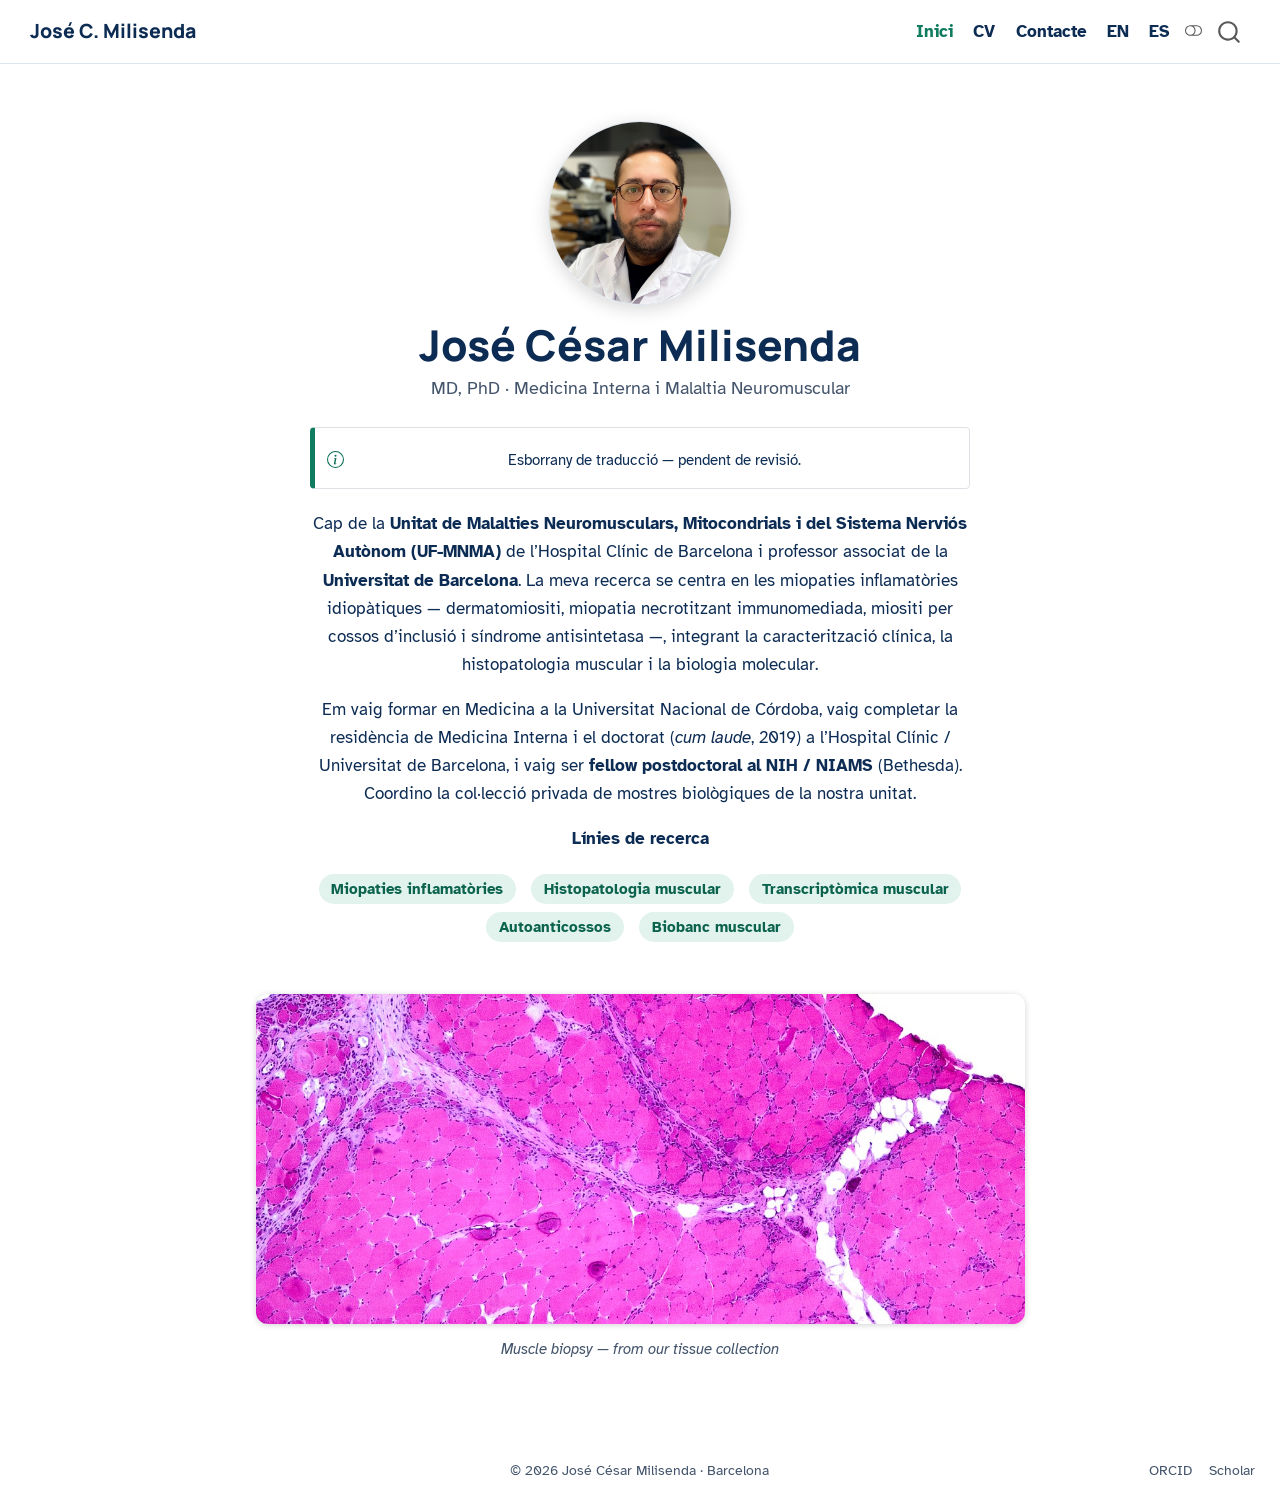
==== commit 28a95b13: "deploy: edadb9810ff87998358d758b49f8c9afc375a20b" ====
--- a/ca/index.html
+++ b/ca/index.html
@@ -2,7 +2,7 @@
 <html xmlns="http://www.w3.org/1999/xhtml" lang="ca" xml:lang="ca"><head>
 
 <meta charset="utf-8">
-<meta name="generator" content="quarto-1.10.19">
+<meta name="generator" content="quarto-1.11.9">
 
 <meta name="viewport" content="width=device-width, initial-scale=1.0, user-scalable=yes">
 
@@ -38,18 +38,19 @@
 <link href="./assets/favicon.png" rel="icon" type="image/png">
 <script src="site_libs/quarto-html/quarto.js" type="module"></script>
 <script src="site_libs/quarto-html/tabsets/tabsets.js" type="module"></script>
+<script src="site_libs/quarto-html/scrollable-regions/scrollable-regions.js" type="module"></script>
 <script src="site_libs/quarto-html/popper.min.js"></script>
 <script src="site_libs/quarto-html/tippy.umd.min.js"></script>
 <script src="site_libs/quarto-html/anchor.min.js"></script>
 <link href="site_libs/quarto-html/tippy.css" rel="stylesheet">
-<link href="site_libs/quarto-html/quarto-syntax-highlighting-bf27225e3a48a9273f3daa8f8e829971.css" rel="stylesheet" class="quarto-color-scheme" id="quarto-text-highlighting-styles">
-<link href="site_libs/quarto-html/quarto-syntax-highlighting-dark-b626d73c4c936ccc3cb08be7d45d1df6.css" rel="stylesheet" class="quarto-color-scheme quarto-color-alternate" id="quarto-text-highlighting-styles">
-<link href="site_libs/quarto-html/quarto-syntax-highlighting-bf27225e3a48a9273f3daa8f8e829971.css" rel="stylesheet" class="quarto-color-scheme-extra" id="quarto-text-highlighting-styles">
+<link href="site_libs/quarto-html/quarto-syntax-highlighting-63b5708e65d6cd79cd7618c58d0c21e7.css" rel="stylesheet" class="quarto-color-scheme" id="quarto-text-highlighting-styles">
+<link href="site_libs/quarto-html/quarto-syntax-highlighting-dark-447e42e69aaa9833c0ba1b986f430b20.css" rel="stylesheet" class="quarto-color-scheme quarto-color-alternate" id="quarto-text-highlighting-styles">
+<link href="site_libs/quarto-html/quarto-syntax-highlighting-63b5708e65d6cd79cd7618c58d0c21e7.css" rel="stylesheet" class="quarto-color-scheme-extra" id="quarto-text-highlighting-styles">
 <script src="site_libs/bootstrap/bootstrap.min.js"></script>
 <link href="site_libs/bootstrap/bootstrap-icons.css" rel="stylesheet">
-<link href="site_libs/bootstrap/bootstrap-2e21522a3efc8a5845572d17bc2b5477.min.css" rel="stylesheet" append-hash="true" class="quarto-color-scheme" id="quarto-bootstrap" data-mode="light">
-<link href="site_libs/bootstrap/bootstrap-dark-857e42009d0a0572ac4532dc481f2949.min.css" rel="stylesheet" append-hash="true" class="quarto-color-scheme quarto-color-alternate" id="quarto-bootstrap" data-mode="dark">
-<link href="site_libs/bootstrap/bootstrap-2e21522a3efc8a5845572d17bc2b5477.min.css" rel="stylesheet" append-hash="true" class="quarto-color-scheme-extra" id="quarto-bootstrap" data-mode="light">
+<link href="site_libs/bootstrap/bootstrap-4d6b85aed4ae2a2fc2a6e8ffbc16f66c.min.css" rel="stylesheet" append-hash="true" class="quarto-color-scheme" id="quarto-bootstrap" data-mode="light">
+<link href="site_libs/bootstrap/bootstrap-dark-f67148e333f3162b9ec31178d133c363.min.css" rel="stylesheet" append-hash="true" class="quarto-color-scheme quarto-color-alternate" id="quarto-bootstrap" data-mode="dark">
+<link href="site_libs/bootstrap/bootstrap-4d6b85aed4ae2a2fc2a6e8ffbc16f66c.min.css" rel="stylesheet" append-hash="true" class="quarto-color-scheme-extra" id="quarto-bootstrap" data-mode="light">
 <script id="quarto-search-options" type="application/json">{
   "location": "navbar",
   "copy-button": false,
@@ -82,7 +83,7 @@
 
 </head>
 
-<body class="nav-fixed quarto-light"><script id="quarto-html-before-body" type="application/javascript">
+<body class="nav-fixed quarto-light"><a id="quarto-skip-link" class="visually-hidden-focusable" href="#quarto-document-content">Skip to main content</a><script id="quarto-html-before-body" type="application/javascript">
     const toggleBodyColorMode = (bsSheetEl) => {
       const mode = bsSheetEl.getAttribute("data-mode");
       const bodyEl = window.document.querySelector("body");
@@ -105,6 +106,7 @@
       for (let i=0; i < toggles.length; i++) {
         const toggle = toggles[i];
         if (toggle) {
+          toggle.setAttribute("aria-checked", alternate ? "true" : "false");
           if (alternate) {
             toggle.classList.add("alternate");
           } else {
@@ -134,13 +136,19 @@
       manageTransitions('#quarto-margin-sidebar .nav-link', true);
       // Switch the toggles
       setColorSchemeToggle(alternate)
-      // Hack to workaround the fact that safari doesn't
-      // properly recolor the scrollbar when toggling (#1455)
+    }
+    // Hack to workaround the fact that safari doesn't
+    // properly recolor the scrollbar when toggling (#1455).
+    // Not run on load: stylesheets are set before first paint there, and
+    // scrolling would undo the scroll to a URL fragment (#14973).
+    // The one pixel nudge keeps the reader where they were.
+    const refreshSafariScrollbar = () => {
       if (navigator.userAgent.indexOf('Safari') > 0 && navigator.userAgent.indexOf('Chrome') == -1) {
         manageTransitions("body", false);
-        window.scrollTo(0, 1);
+        const scrollY = window.scrollY;
+        window.scrollTo(0, scrollY > 0 ? scrollY - 1 : 1);
         setTimeout(() => {
-          window.scrollTo(0, 0);
+          window.scrollTo(0, scrollY);
           manageTransitions("body", true);
         }, 40);
       }
@@ -234,6 +242,7 @@
       // Read the current dark / light value
       let toAlternate = !hasAlternateSentinel();
       toggleColorMode(toAlternate);
+      refreshSafariScrollbar();
       setStyleSentinel(toAlternate);
       toggleGiscusIfUsed(toAlternate, darkModeDefault);
       window.dispatchEvent(new Event('resize'));
@@ -248,15 +257,14 @@
 
 <div id="quarto-search-results"></div>
   <header id="quarto-header" class="headroom fixed-top">
-    <nav class="navbar navbar-expand-lg " data-bs-theme="dark">
+    <nav class="navbar navbar-expand-lg " data-bs-theme="dark" aria-label="Lloc web">
       <div class="navbar-container container-fluid">
       <div class="navbar-brand-container mx-auto">
     <a class="navbar-brand" href="./index.html">
     <span class="navbar-title">José C. Milisenda</span>
     </a>
   </div>
-            <div id="quarto-search" class="" title="Cerca"></div>
-          <button class="navbar-toggler" type="button" data-bs-toggle="collapse" data-bs-target="#navbarCollapse" aria-controls="navbarCollapse" role="menu" aria-expanded="false" aria-label="Commuta la navegació" onclick="if (window.quartoToggleHeadroom) { window.quartoToggleHeadroom(); }">
+          <button class="navbar-toggler" type="button" data-bs-toggle="collapse" data-bs-target="#navbarCollapse" aria-controls="navbarCollapse" aria-expanded="false" aria-label="Commuta la navegació" onclick="if (window.quartoToggleHeadroom) { window.quartoToggleHeadroom(); }">
   <span class="navbar-toggler-icon"></span>
 </button>
           <div class="collapse navbar-collapse" id="navbarCollapse">
@@ -284,8 +292,9 @@
 </ul>
           </div> <!-- /navcollapse -->
             <div class="quarto-navbar-tools">
-  <a href="" class="quarto-color-scheme-toggle quarto-navigation-tool  px-1" onclick="window.quartoToggleColorScheme(); return false;" title="Commuta el mode fosc"><i class="bi"></i></a>
+  <button type="button" role="switch" aria-checked="false" class="quarto-color-scheme-toggle quarto-navigation-tool  px-1" onclick="window.quartoToggleColorScheme(); return false;" title="Commuta el mode fosc" aria-label="Commuta el mode fosc"><i class="bi"></i></button>
 </div>
+            <div id="quarto-search" class="" title="Cerca"></div>
       </div> <!-- /container-fluid -->
     </nav>
 </header>
@@ -295,7 +304,7 @@
 <!-- margin-sidebar -->
     
 <!-- main -->
-<main class="content column-page" id="quarto-document-content"><header id="title-block-header" class="quarto-title-block"></header>
+<main class="content column-page" id="quarto-document-content" tabindex="-1"><header id="title-block-header" class="quarto-title-block"></header>
 
 
 
@@ -305,15 +314,15 @@
 #quarto-content { max-width: 820px !important; margin-left: auto !important; margin-right: auto !important; }
 main#quarto-document-content { max-width: 100% !important; }
 .hero-center { text-align: center; margin-top: 1.6rem; margin-bottom: 1.4rem; }
-.hero-photo-lg { width: 184px; height: 184px; border-radius: 50%; object-fit: cover; border: 1px solid var(--bs-border-color, #E7E3DC); box-shadow: 0 4px 18px rgba(0,0,0,.16); }
-.hero-name { font-family: "Spectral", serif; font-weight: 600; font-size: 2.5rem; line-height: 1.1; margin: 1rem 0 0; }
-.hero-role2 { color: var(--bs-secondary-color, #66625C); font-size: 1.08rem; margin-top: .25rem; }
+.hero-photo-lg { width: 184px; height: 184px; border-radius: 50%; object-fit: cover; border: 1px solid var(--uf-linea, #dce4ec); box-shadow: 0 4px 18px rgba(0,0,0,.16); }
+.hero-name { font-family: Manrope, sans-serif; font-weight: 800; font-size: 2.5rem; line-height: 1.1; margin: 1rem 0 0; }
+.hero-role2 { color: var(--uf-secundario, #43546b); font-size: 1.08rem; margin-top: .25rem; }
 .bio-center { text-align: center; max-width: 660px; margin: 0 auto; }
 .bio-center p { margin-bottom: 1rem; }
 .bio-center .research-tag { margin: .25rem .3rem; }
 .histo-feature { margin: 2.8rem 0 0.5rem; }
 .histo-img { display:block; width:100%; height:330px; object-fit:cover; object-position:center 45%; border-radius:12px; box-shadow:0 1px 6px rgba(0,0,0,.18); }
-.histo-feature figcaption { text-align: center; font-style: italic; color: var(--bs-secondary-color, #66625C); font-size: .9rem; margin-top: .7rem; }
+.histo-feature figcaption { text-align: center; font-style: italic; color: var(--uf-secundario, #43546b); font-size: .9rem; margin-top: .7rem; }
 </style>
 <div class="hero-center">
   <img class="hero-photo-lg" src="assets/profile.png" alt="José César Milisenda">
@@ -348,15 +357,50 @@
   window.document.addEventListener("DOMContentLoaded", function (event) {
     // Ensure there is a toggle, if there isn't float one in the top right
     if (window.document.querySelector('.quarto-color-scheme-toggle') === null) {
-      const a = window.document.createElement('a');
-      a.classList.add('top-right');
-      a.classList.add('quarto-color-scheme-toggle');
-      a.href = "";
-      a.onclick = function() { try { window.quartoToggleColorScheme(); } catch {} return false; };
+      const toggle = window.document.createElement('button');
+      toggle.type = "button";
+      toggle.setAttribute("role", "switch");
+      toggle.setAttribute("aria-checked", "false");
+      toggle.classList.add('top-right');
+      toggle.classList.add('quarto-color-scheme-toggle');
+      toggle.setAttribute("aria-label", "Commuta el mode fosc");
+      toggle.onclick = function() { try { window.quartoToggleColorScheme(); } catch {} return false; };
       const i = window.document.createElement("i");
       i.classList.add('bi');
-      a.appendChild(i);
-      window.document.body.appendChild(a);
+      toggle.appendChild(i);
+      // Put the toggle in a landmark of its own, so that landmark navigation
+      // can reach it.
+      //
+      // The container is always a fresh direct child of body, and the toggle is
+      // never moved into page furniture that the theme or the author controls.
+      // The toggle is positioned against the page, so any ancestor that
+      // establishes a containing block captures it: a positioned element or a
+      // grid for position: absolute, and transform, filter, will-change or
+      // contain for position: fixed. A direct child of body has none of these
+      // to inherit, and the shift when one appears is silent and visual.
+      //
+      // ARIA says a document should have at most one banner, and axe reports a
+      // duplicate whether or not the banners carry distinct labels. So use a
+      // header when the page has no banner yet, and a named region otherwise.
+      //
+      // A header is a banner wherever it sits, unless it is inside sectioning
+      // content, so this cannot just look at the children of body: a custom
+      // page layout wraps the title block header in a plain div. An explicit
+      // role="banner" always counts.
+      const sectioning = 'article, aside, main, nav, section, [role="article"], [role="complementary"], [role="main"], [role="navigation"], [role="region"]';
+      const hasBanner = Array.from(
+        window.document.querySelectorAll('header:not([role]), [role="banner"]')
+      ).some(function(el) {
+        return el.hasAttribute("role") || el.closest(sectioning) === null;
+      });
+      const container = window.document.createElement(hasBanner ? "div" : "header");
+      if (hasBanner) {
+        container.setAttribute("role", "region");
+        container.setAttribute("aria-label", "Commuta el mode fosc");
+      }
+      container.classList.add('quarto-color-scheme-toggle-container');
+      container.appendChild(toggle);
+      window.document.body.appendChild(container);
     }
     setColorSchemeToggle(hasAlternateSentinel())
     const icon = "";
@@ -431,11 +475,30 @@
       var localhostRegex = new RegExp(/^(?:http|https):\/\/localhost\:?[0-9]*\//);
       var mailtoRegex = new RegExp(/^mailto:/);
         var filterRegex = new RegExp('/' + window.location.host + '/');
+      const newWindowLabel = "(opens in a new tab)";
+      const newWindowNoteId = "quarto-ext-newwindow-label";
+      // Links reference one hidden label through aria-describedby, so the
+      // announcement never changes their accessible name.
+      var describeNewWindow = (link) => {
+        if (!window.document.getElementById(newWindowNoteId)) {
+          var newWindowNote = window.document.createElement("span");
+          newWindowNote.id = newWindowNoteId;
+          newWindowNote.hidden = true;
+          newWindowNote.textContent = newWindowLabel;
+          window.document.body.appendChild(newWindowNote);
+        }
+        var describedBy = (link.getAttribute("aria-describedby") || "").split(/\s+/).filter(Boolean);
+        if (!describedBy.includes(newWindowNoteId)) {
+          describedBy.push(newWindowNoteId);
+          link.setAttribute("aria-describedby", describedBy.join(" "));
+        }
+      }
       var isInternal = (href) => {
           return filterRegex.test(href) || localhostRegex.test(href) || mailtoRegex.test(href);
       }
       // Inspect non-navigation links and adorn them if external
-     var links = window.document.querySelectorAll('a[href]:not(.nav-link):not(.navbar-brand):not(.toc-action):not(.sidebar-link):not(.sidebar-item-toggle):not(.pagination-link):not(.no-external):not([aria-hidden]):not(.dropdown-item):not(.quarto-navigation-tool):not(.about-link)');
+      window.quartoDecorateExternalLinks = function (root) {
+     var links = (root || window.document).querySelectorAll('a[href]:not(.nav-link):not(.navbar-brand):not(.toc-action):not(.sidebar-link):not(.sidebar-item-toggle):not(.pagination-link):not(.no-external):not([aria-hidden]):not(.dropdown-item):not(.quarto-navigation-tool):not(.about-link)');
       for (var i=0; i<links.length; i++) {
         const link = links[i];
         if (!isInternal(link.href)) {
@@ -449,8 +512,70 @@
             if (link.getAttribute("rel") === null) {
               link.setAttribute("rel", "noopener");
             }
-        }
-      }
+            describeNewWindow(link);
+          if (!link.classList.contains('no-external-icon')) {
+          }
+        }
+      }
+      };
+      window.quartoDecorateExternalLinks(window.document);
+    // Esc closes the popup (WCAG 1.4.13) and focus leaving both trigger and
+    // popup closes it (WCAG 2.4.11); tippy handles neither for interactive popups.
+    const hideOnEscAndFocusOut = {
+      name: 'hideOnEscAndFocusOut',
+      defaultValue: true,
+      fn(instance) {
+        const dismiss = () => {
+          // A show scheduled by the trigger delay would otherwise reopen it
+          instance.clearDelayTimeouts();
+          instance.hide();
+        };
+        const onKeyDown = (event) => {
+          if (event.key !== 'Escape') {
+            return;
+          }
+          // Keep Esc from also reaching page handlers (e.g. reveal.js overview),
+          // except an open reveal.js slide menu, which Esc should close too.
+          // The menu handles keys only when its keyboard option is on.
+          const menuHandlesEsc = window.Reveal?.getPlugin?.('menu')?.isOpen() &&
+            window.Reveal.getConfig().menu?.keyboard !== false;
+          if (!menuHandlesEsc) {
+            event.stopPropagation();
+          }
+          if (instance.popper.contains(window.document.activeElement)) {
+            // Disabled while refocusing so the focus trigger does not reopen it
+            instance.disable();
+            instance.reference.focus();
+            instance.enable();
+          }
+          dismiss();
+        };
+        const onFocusOut = (event) => {
+          const target = event.relatedTarget;
+          if (target && !instance.reference.contains(target) &&
+              !instance.popper.contains(target)) {
+            dismiss();
+          }
+        };
+        // On the trigger too: a click trigger (code-annotations: select) has no
+        // blur handling. Attached for the instance's lifetime so leaving the
+        // trigger also cancels a show still pending on the trigger delay.
+        instance.reference.addEventListener('focusout', onFocusOut);
+        return {
+          onShow() {
+            window.document.addEventListener('keydown', onKeyDown, true);
+            instance.popper.addEventListener('focusout', onFocusOut);
+          },
+          onHide() {
+            window.document.removeEventListener('keydown', onKeyDown, true);
+            instance.popper.removeEventListener('focusout', onFocusOut);
+          },
+          onDestroy() {
+            instance.reference.removeEventListener('focusout', onFocusOut);
+          },
+        };
+      },
+    };
     function tippyHover(el, contentFn, onTriggerFn, onUntriggerFn) {
       const config = {
         allowHTML: true,
@@ -464,6 +589,7 @@
         interactiveBorder: 10,
         theme: 'quarto',
         placement: 'bottom-start',
+        plugins: [hideOnEscAndFocusOut],
       };
       if (contentFn) {
         config.content = contentFn;
@@ -626,44 +752,54 @@
           const lineIds = lines.map((line) => {
             return targetCell + "-" + line;
           })
-          let top = null;
-          let height = null;
-          let parent = null;
+          // Each band is positioned against its own containing block, which is
+          // not the offsetParent of the lines, so place it from client rects.
+          const placeBand = (band, firstEl, lastEl, codeBlock) => {
+            const container = band.offsetParent;
+            if (container === null) {
+              return;
+            }
+            const containerRect = container.getBoundingClientRect();
+            // Reveal.js scales slides with a transform, so convert client
+            // pixels back to the CSS pixels of the container.
+            const scale = containerRect.height / container.offsetHeight || 1;
+            const firstRect = firstEl.getBoundingClientRect();
+            const lastRect = lastEl.getBoundingClientRect();
+            const top = (firstRect.top - containerRect.top) / scale - container.clientTop + container.scrollTop;
+            const height = (lastRect.bottom - firstRect.top) / scale;
+            band.style.top = top - 2 + "px";
+            band.style.height = height + 4 + "px";
+            if (codeBlock) {
+              // Without the copy button wrapper, the containing block is wider
+              // than the code block, so span the code block explicitly.
+              const blockRect = codeBlock.getBoundingClientRect();
+              band.style.left = (blockRect.left - containerRect.left) / scale - container.clientLeft + container.scrollLeft + "px";
+              band.style.width = blockRect.width / scale + "px";
+            }
+          };
           if (lineIds.length > 0) {
-              //compute the position of the single el (top and bottom and make a div)
-              const el = window.document.getElementById(lineIds[0]);
-              top = el.offsetTop;
-              height = el.offsetHeight;
-              parent = el.parentElement.parentElement;
-            if (lineIds.length > 1) {
-              const lastEl = window.document.getElementById(lineIds[lineIds.length - 1]);
-              const bottom = lastEl.offsetTop + lastEl.offsetHeight;
-              height = bottom - top;
+            const el = window.document.getElementById(lineIds[0]);
+            const lastEl = window.document.getElementById(lineIds[lineIds.length - 1]);
+            const parent = el.parentElement.parentElement;
+            // cook up a div (if necessary) and position it
+            let div = window.document.getElementById("code-annotation-line-highlight");
+            if (div === null) {
+              div = window.document.createElement("div");
+              div.setAttribute("id", "code-annotation-line-highlight");
+              div.style.position = 'absolute';
+              parent.appendChild(div);
             }
-            if (top !== null && height !== null && parent !== null) {
-              // cook up a div (if necessary) and position it 
-              let div = window.document.getElementById("code-annotation-line-highlight");
-              if (div === null) {
-                div = window.document.createElement("div");
-                div.setAttribute("id", "code-annotation-line-highlight");
-                div.style.position = 'absolute';
-                parent.appendChild(div);
-              }
-              div.style.top = top - 2 + "px";
-              div.style.height = height + 4 + "px";
-              div.style.left = 0;
-              let gutterDiv = window.document.getElementById("code-annotation-line-highlight-gutter");
-              if (gutterDiv === null) {
-                gutterDiv = window.document.createElement("div");
-                gutterDiv.setAttribute("id", "code-annotation-line-highlight-gutter");
-                gutterDiv.style.position = 'absolute';
-                const codeCell = window.document.getElementById(targetCell);
-                const gutter = codeCell.querySelector('.code-annotation-gutter');
-                gutter.appendChild(gutterDiv);
-              }
-              gutterDiv.style.top = top - 2 + "px";
-              gutterDiv.style.height = height + 4 + "px";
+            placeBand(div, el, lastEl, parent.closest("div.sourceCode") || parent);
+            let gutterDiv = window.document.getElementById("code-annotation-line-highlight-gutter");
+            if (gutterDiv === null) {
+              gutterDiv = window.document.createElement("div");
+              gutterDiv.setAttribute("id", "code-annotation-line-highlight-gutter");
+              gutterDiv.style.position = 'absolute';
+              const codeCell = window.document.getElementById(targetCell);
+              const gutter = codeCell.querySelector('.code-annotation-gutter');
+              gutter.appendChild(gutterDiv);
             }
+            placeBand(gutterDiv, el, lastEl);
             selectedAnnoteEl = annoteEl;
           }
         };
@@ -761,6 +897,9 @@
       }
     }
   });
+  </script>
+  <script type="application/javascript">
+  window.quartoScrollableRegionsLabels = {"code":"Codi desplaçable","output":"Sortida desplaçable"};
   </script>
 </div> <!-- /content -->
 <footer class="footer">
--- a/ca/site_libs/quarto-html/quarto-syntax-highlighting-63b5708e65d6cd79cd7618c58d0c21e7.css
+++ b/ca/site_libs/quarto-html/quarto-syntax-highlighting-63b5708e65d6cd79cd7618c58d0c21e7.css
@@ -0,0 +1,236 @@
+/* quarto syntax highlight colors */
+:root {
+  --quarto-hl-ot-color: #003B4F;
+  --quarto-hl-at-color: #657422;
+  --quarto-hl-ss-color: #20794D;
+  --quarto-hl-an-color: #5E5E5E;
+  --quarto-hl-fu-color: #4758AB;
+  --quarto-hl-st-color: #20794D;
+  --quarto-hl-cf-color: #003B4F;
+  --quarto-hl-op-color: #5E5E5E;
+  --quarto-hl-er-color: #AD0000;
+  --quarto-hl-bn-color: #AD0000;
+  --quarto-hl-al-color: #AD0000;
+  --quarto-hl-va-color: #111111;
+  --quarto-hl-bu-color: inherit;
+  --quarto-hl-ex-color: inherit;
+  --quarto-hl-pp-color: #AD0000;
+  --quarto-hl-in-color: #5E5E5E;
+  --quarto-hl-vs-color: #20794D;
+  --quarto-hl-wa-color: #5E5E5E;
+  --quarto-hl-do-color: #5E5E5E;
+  --quarto-hl-im-color: #00769E;
+  --quarto-hl-ch-color: #20794D;
+  --quarto-hl-dt-color: #AD0000;
+  --quarto-hl-fl-color: #AD0000;
+  --quarto-hl-co-color: #5E5E5E;
+  --quarto-hl-cv-color: #5E5E5E;
+  --quarto-hl-cn-color: #8f5902;
+  --quarto-hl-sc-color: #5E5E5E;
+  --quarto-hl-dv-color: #AD0000;
+  --quarto-hl-kw-color: #003B4F;
+}
+
+/* other quarto variables */
+:root {
+  --quarto-font-monospace: SFMono-Regular, Menlo, Monaco, Consolas, "Liberation Mono", "Courier New", monospace;
+}
+
+/* syntax highlight based on Pandoc's rules */
+pre > code.sourceCode > span {
+  color: #003B4F;
+}
+
+code.sourceCode > span {
+  color: #003B4F;
+}
+
+div.sourceCode,
+div.sourceCode pre.sourceCode {
+  color: #003B4F;
+}
+
+/* Normal */
+code span {
+  color: #003B4F;
+}
+
+/* Alert */
+code span.al {
+  color: #AD0000;
+  font-style: inherit;
+}
+
+/* Annotation */
+code span.an {
+  color: #5E5E5E;
+  font-style: inherit;
+}
+
+/* Attribute */
+code span.at {
+  color: #657422;
+  font-style: inherit;
+}
+
+/* BaseN */
+code span.bn {
+  color: #AD0000;
+  font-style: inherit;
+}
+
+/* BuiltIn */
+code span.bu {
+  font-style: inherit;
+}
+
+/* ControlFlow */
+code span.cf {
+  color: #003B4F;
+  font-weight: bold;
+  font-style: inherit;
+}
+
+/* Char */
+code span.ch {
+  color: #20794D;
+  font-style: inherit;
+}
+
+/* Constant */
+code span.cn {
+  color: #8f5902;
+  font-style: inherit;
+}
+
+/* Comment */
+code span.co {
+  color: #5E5E5E;
+  font-style: inherit;
+}
+
+/* CommentVar */
+code span.cv {
+  color: #5E5E5E;
+  font-style: italic;
+}
+
+/* Documentation */
+code span.do {
+  color: #5E5E5E;
+  font-style: italic;
+}
+
+/* DataType */
+code span.dt {
+  color: #AD0000;
+  font-style: inherit;
+}
+
+/* DecVal */
+code span.dv {
+  color: #AD0000;
+  font-style: inherit;
+}
+
+/* Error */
+code span.er {
+  color: #AD0000;
+  font-style: inherit;
+}
+
+/* Extension */
+code span.ex {
+  font-style: inherit;
+}
+
+/* Float */
+code span.fl {
+  color: #AD0000;
+  font-style: inherit;
+}
+
+/* Function */
+code span.fu {
+  color: #4758AB;
+  font-style: inherit;
+}
+
+/* Import */
+code span.im {
+  color: #00769E;
+  font-style: inherit;
+}
+
+/* Information */
+code span.in {
+  color: #5E5E5E;
+  font-style: inherit;
+}
+
+/* Keyword */
+code span.kw {
+  color: #003B4F;
+  font-weight: bold;
+  font-style: inherit;
+}
+
+/* Operator */
+code span.op {
+  color: #5E5E5E;
+  font-style: inherit;
+}
+
+/* Other */
+code span.ot {
+  color: #003B4F;
+  font-style: inherit;
+}
+
+/* Preprocessor */
+code span.pp {
+  color: #AD0000;
+  font-style: inherit;
+}
+
+/* SpecialChar */
+code span.sc {
+  color: #5E5E5E;
+  font-style: inherit;
+}
+
+/* SpecialString */
+code span.ss {
+  color: #20794D;
+  font-style: inherit;
+}
+
+/* String */
+code span.st {
+  color: #20794D;
+  font-style: inherit;
+}
+
+/* Variable */
+code span.va {
+  color: #111111;
+  font-style: inherit;
+}
+
+/* VerbatimString */
+code span.vs {
+  color: #20794D;
+  font-style: inherit;
+}
+
+/* Warning */
+code span.wa {
+  color: #5E5E5E;
+  font-style: italic;
+}
+
+.prevent-inlining {
+  content: "</";
+}
+
+/*# sourceMappingURL=054cc16b9e9817627be6994582d2ffb5.css.map */
--- a/ca/site_libs/quarto-html/quarto-syntax-highlighting-dark-447e42e69aaa9833c0ba1b986f430b20.css
+++ b/ca/site_libs/quarto-html/quarto-syntax-highlighting-dark-447e42e69aaa9833c0ba1b986f430b20.css
@@ -0,0 +1,219 @@
+/* quarto syntax highlight colors */
+:root {
+  --quarto-hl-al-color: #f07178;
+  --quarto-hl-an-color: #d4d0ab;
+  --quarto-hl-at-color: #00e0e0;
+  --quarto-hl-bn-color: #d4d0ab;
+  --quarto-hl-bu-color: #abe338;
+  --quarto-hl-ch-color: #abe338;
+  --quarto-hl-co-color: #f8f8f2;
+  --quarto-hl-cv-color: #ffd700;
+  --quarto-hl-cn-color: #ffd700;
+  --quarto-hl-cf-color: #ffa07a;
+  --quarto-hl-dt-color: #ffa07a;
+  --quarto-hl-dv-color: #d4d0ab;
+  --quarto-hl-do-color: #f8f8f2;
+  --quarto-hl-er-color: #f07178;
+  --quarto-hl-ex-color: #00e0e0;
+  --quarto-hl-fl-color: #d4d0ab;
+  --quarto-hl-fu-color: #ffa07a;
+  --quarto-hl-im-color: #abe338;
+  --quarto-hl-in-color: #d4d0ab;
+  --quarto-hl-kw-color: #ffa07a;
+  --quarto-hl-op-color: #ffa07a;
+  --quarto-hl-ot-color: #00e0e0;
+  --quarto-hl-pp-color: #dcc6e0;
+  --quarto-hl-re-color: #00e0e0;
+  --quarto-hl-sc-color: #abe338;
+  --quarto-hl-ss-color: #abe338;
+  --quarto-hl-st-color: #abe338;
+  --quarto-hl-va-color: #00e0e0;
+  --quarto-hl-vs-color: #abe338;
+  --quarto-hl-wa-color: #dcc6e0;
+}
+
+/* other quarto variables */
+:root {
+  --quarto-font-monospace: SFMono-Regular, Menlo, Monaco, Consolas, "Liberation Mono", "Courier New", monospace;
+}
+
+/* syntax highlight based on Pandoc's rules */
+pre > code.sourceCode > span {
+  color: #f8f8f2;
+}
+
+code.sourceCode > span {
+  color: #f8f8f2;
+}
+
+div.sourceCode,
+div.sourceCode pre.sourceCode {
+  color: #f8f8f2;
+}
+
+/* Normal */
+code span {
+  color: #f8f8f2;
+}
+
+/* Alert */
+code span.al {
+  color: #f07178;
+}
+
+/* Annotation */
+code span.an {
+  color: #d4d0ab;
+}
+
+/* Attribute */
+code span.at {
+  color: #00e0e0;
+}
+
+/* BaseN */
+code span.bn {
+  color: #d4d0ab;
+}
+
+/* BuiltIn */
+code span.bu {
+  color: #abe338;
+}
+
+/* ControlFlow */
+code span.cf {
+  font-weight: bold;
+  color: #ffa07a;
+}
+
+/* Char */
+code span.ch {
+  color: #abe338;
+}
+
+/* Constant */
+code span.cn {
+  color: #ffd700;
+}
+
+/* Comment */
+code span.co {
+  font-style: italic;
+  color: #f8f8f2;
+}
+
+/* CommentVar */
+code span.cv {
+  color: #ffd700;
+}
+
+/* Documentation */
+code span.do {
+  color: #f8f8f2;
+}
+
+/* DataType */
+code span.dt {
+  color: #ffa07a;
+}
+
+/* DecVal */
+code span.dv {
+  color: #d4d0ab;
+}
+
+/* Error */
+code span.er {
+  color: #f07178;
+  text-decoration: underline;
+}
+
+/* Extension */
+code span.ex {
+  font-weight: bold;
+  color: #00e0e0;
+}
+
+/* Float */
+code span.fl {
+  color: #d4d0ab;
+}
+
+/* Function */
+code span.fu {
+  color: #ffa07a;
+}
+
+/* Import */
+code span.im {
+  color: #abe338;
+}
+
+/* Information */
+code span.in {
+  color: #d4d0ab;
+}
+
+/* Keyword */
+code span.kw {
+  font-weight: bold;
+  color: #ffa07a;
+}
+
+/* Operator */
+code span.op {
+  color: #ffa07a;
+}
+
+/* Other */
+code span.ot {
+  color: #00e0e0;
+}
+
+/* Preprocessor */
+code span.pp {
+  color: #dcc6e0;
+}
+
+/* RegionMarker */
+code span.re {
+  background-color: #f8f8f2;
+  color: #00e0e0;
+}
+
+/* SpecialChar */
+code span.sc {
+  color: #abe338;
+}
+
+/* SpecialString */
+code span.ss {
+  color: #abe338;
+}
+
+/* String */
+code span.st {
+  color: #abe338;
+}
+
+/* Variable */
+code span.va {
+  color: #00e0e0;
+}
+
+/* VerbatimString */
+code span.vs {
+  color: #abe338;
+}
+
+/* Warning */
+code span.wa {
+  color: #dcc6e0;
+}
+
+.prevent-inlining {
+  content: "</";
+}
+
+/*# sourceMappingURL=be8e1111c2b710f7c3a4926ffa2967aa.css.map */
--- a/ca/site_libs/quarto-html/quarto-syntax-highlighting-63b5708e65d6cd79cd7618c58d0c21e7.css
+++ b/ca/site_libs/quarto-html/quarto-syntax-highlighting-63b5708e65d6cd79cd7618c58d0c21e7.css
@@ -0,0 +1,236 @@
+/* quarto syntax highlight colors */
+:root {
+  --quarto-hl-ot-color: #003B4F;
+  --quarto-hl-at-color: #657422;
+  --quarto-hl-ss-color: #20794D;
+  --quarto-hl-an-color: #5E5E5E;
+  --quarto-hl-fu-color: #4758AB;
+  --quarto-hl-st-color: #20794D;
+  --quarto-hl-cf-color: #003B4F;
+  --quarto-hl-op-color: #5E5E5E;
+  --quarto-hl-er-color: #AD0000;
+  --quarto-hl-bn-color: #AD0000;
+  --quarto-hl-al-color: #AD0000;
+  --quarto-hl-va-color: #111111;
+  --quarto-hl-bu-color: inherit;
+  --quarto-hl-ex-color: inherit;
+  --quarto-hl-pp-color: #AD0000;
+  --quarto-hl-in-color: #5E5E5E;
+  --quarto-hl-vs-color: #20794D;
+  --quarto-hl-wa-color: #5E5E5E;
+  --quarto-hl-do-color: #5E5E5E;
+  --quarto-hl-im-color: #00769E;
+  --quarto-hl-ch-color: #20794D;
+  --quarto-hl-dt-color: #AD0000;
+  --quarto-hl-fl-color: #AD0000;
+  --quarto-hl-co-color: #5E5E5E;
+  --quarto-hl-cv-color: #5E5E5E;
+  --quarto-hl-cn-color: #8f5902;
+  --quarto-hl-sc-color: #5E5E5E;
+  --quarto-hl-dv-color: #AD0000;
+  --quarto-hl-kw-color: #003B4F;
+}
+
+/* other quarto variables */
+:root {
+  --quarto-font-monospace: SFMono-Regular, Menlo, Monaco, Consolas, "Liberation Mono", "Courier New", monospace;
+}
+
+/* syntax highlight based on Pandoc's rules */
+pre > code.sourceCode > span {
+  color: #003B4F;
+}
+
+code.sourceCode > span {
+  color: #003B4F;
+}
+
+div.sourceCode,
+div.sourceCode pre.sourceCode {
+  color: #003B4F;
+}
+
+/* Normal */
+code span {
+  color: #003B4F;
+}
+
+/* Alert */
+code span.al {
+  color: #AD0000;
+  font-style: inherit;
+}
+
+/* Annotation */
+code span.an {
+  color: #5E5E5E;
+  font-style: inherit;
+}
+
+/* Attribute */
+code span.at {
+  color: #657422;
+  font-style: inherit;
+}
+
+/* BaseN */
+code span.bn {
+  color: #AD0000;
+  font-style: inherit;
+}
+
+/* BuiltIn */
+code span.bu {
+  font-style: inherit;
+}
+
+/* ControlFlow */
+code span.cf {
+  color: #003B4F;
+  font-weight: bold;
+  font-style: inherit;
+}
+
+/* Char */
+code span.ch {
+  color: #20794D;
+  font-style: inherit;
+}
+
+/* Constant */
+code span.cn {
+  color: #8f5902;
+  font-style: inherit;
+}
+
+/* Comment */
+code span.co {
+  color: #5E5E5E;
+  font-style: inherit;
+}
+
+/* CommentVar */
+code span.cv {
+  color: #5E5E5E;
+  font-style: italic;
+}
+
+/* Documentation */
+code span.do {
+  color: #5E5E5E;
+  font-style: italic;
+}
+
+/* DataType */
+code span.dt {
+  color: #AD0000;
+  font-style: inherit;
+}
+
+/* DecVal */
+code span.dv {
+  color: #AD0000;
+  font-style: inherit;
+}
+
+/* Error */
+code span.er {
+  color: #AD0000;
+  font-style: inherit;
+}
+
+/* Extension */
+code span.ex {
+  font-style: inherit;
+}
+
+/* Float */
+code span.fl {
+  color: #AD0000;
+  font-style: inherit;
+}
+
+/* Function */
+code span.fu {
+  color: #4758AB;
+  font-style: inherit;
+}
+
+/* Import */
+code span.im {
+  color: #00769E;
+  font-style: inherit;
+}
+
+/* Information */
+code span.in {
+  color: #5E5E5E;
+  font-style: inherit;
+}
+
+/* Keyword */
+code span.kw {
+  color: #003B4F;
+  font-weight: bold;
+  font-style: inherit;
+}
+
+/* Operator */
+code span.op {
+  color: #5E5E5E;
+  font-style: inherit;
+}
+
+/* Other */
+code span.ot {
+  color: #003B4F;
+  font-style: inherit;
+}
+
+/* Preprocessor */
+code span.pp {
+  color: #AD0000;
+  font-style: inherit;
+}
+
+/* SpecialChar */
+code span.sc {
+  color: #5E5E5E;
+  font-style: inherit;
+}
+
+/* SpecialString */
+code span.ss {
+  color: #20794D;
+  font-style: inherit;
+}
+
+/* String */
+code span.st {
+  color: #20794D;
+  font-style: inherit;
+}
+
+/* Variable */
+code span.va {
+  color: #111111;
+  font-style: inherit;
+}
+
+/* VerbatimString */
+code span.vs {
+  color: #20794D;
+  font-style: inherit;
+}
+
+/* Warning */
+code span.wa {
+  color: #5E5E5E;
+  font-style: italic;
+}
+
+.prevent-inlining {
+  content: "</";
+}
+
+/*# sourceMappingURL=054cc16b9e9817627be6994582d2ffb5.css.map */
